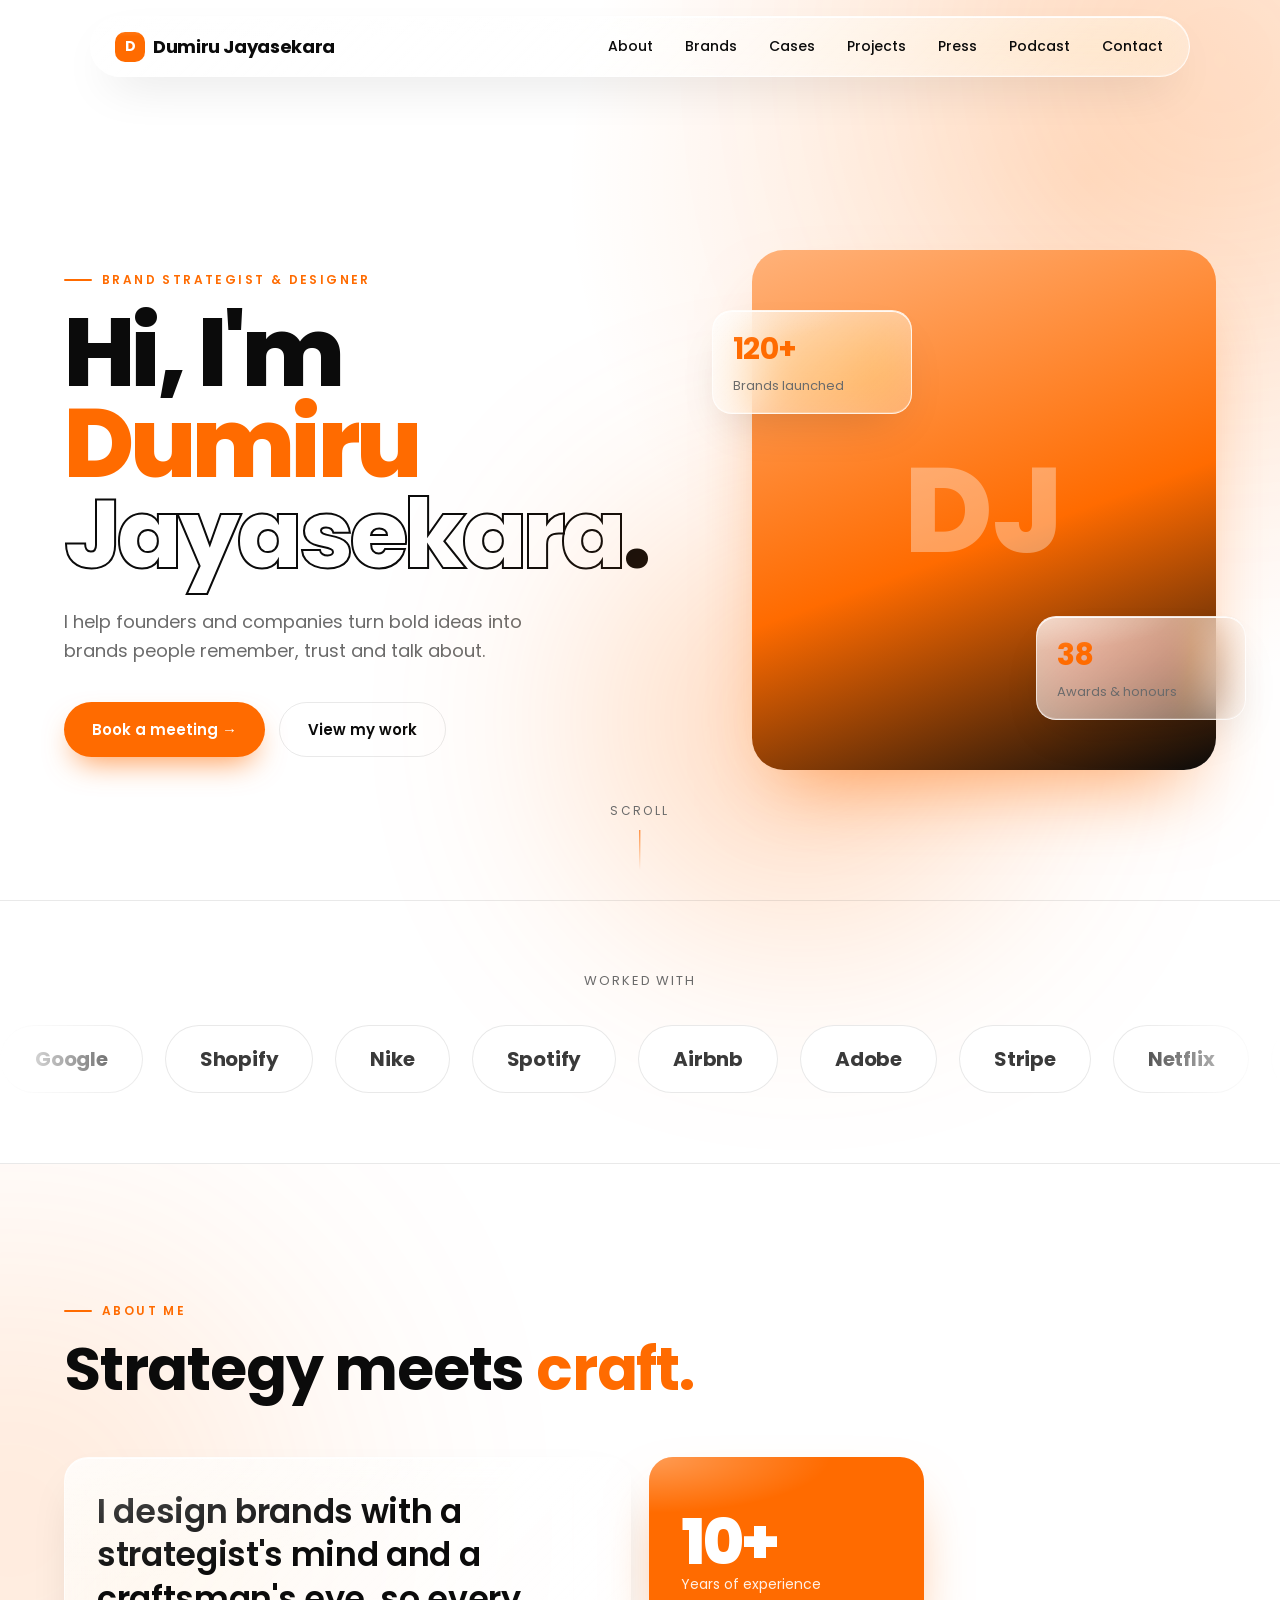
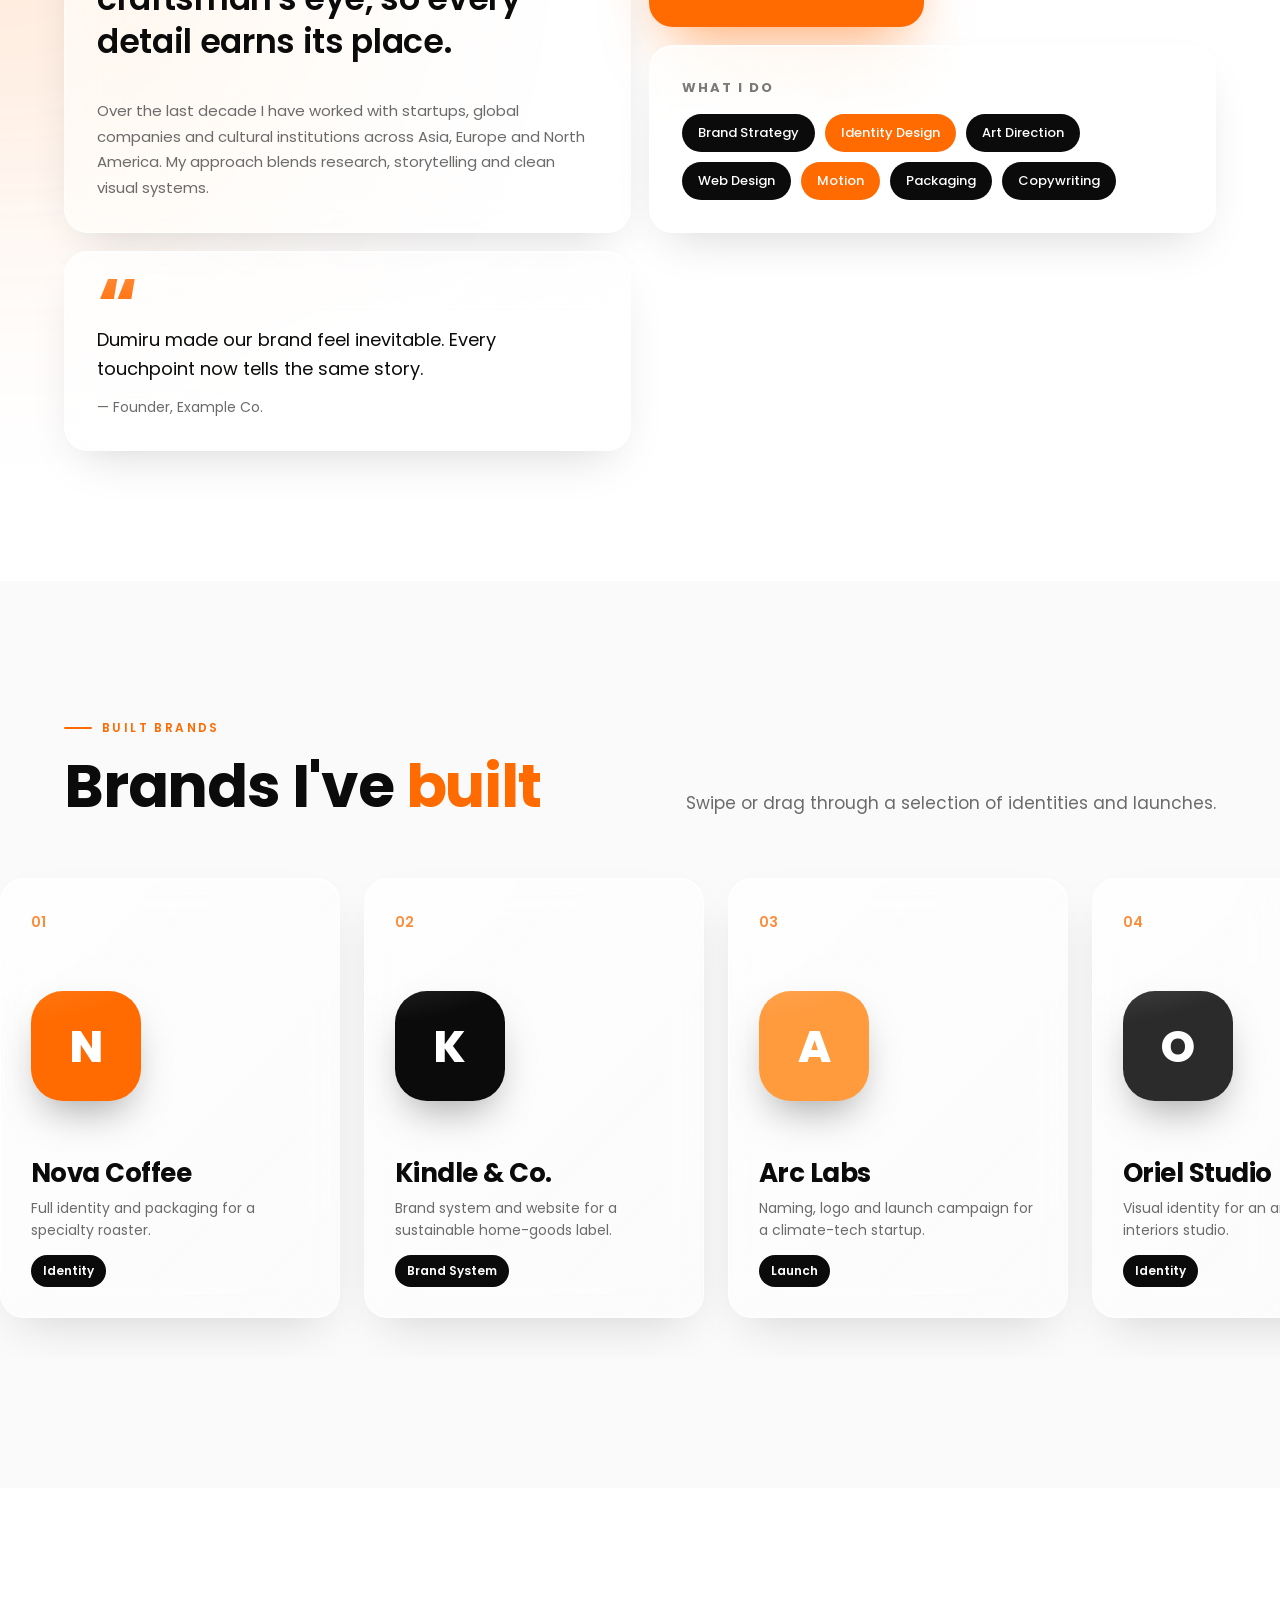
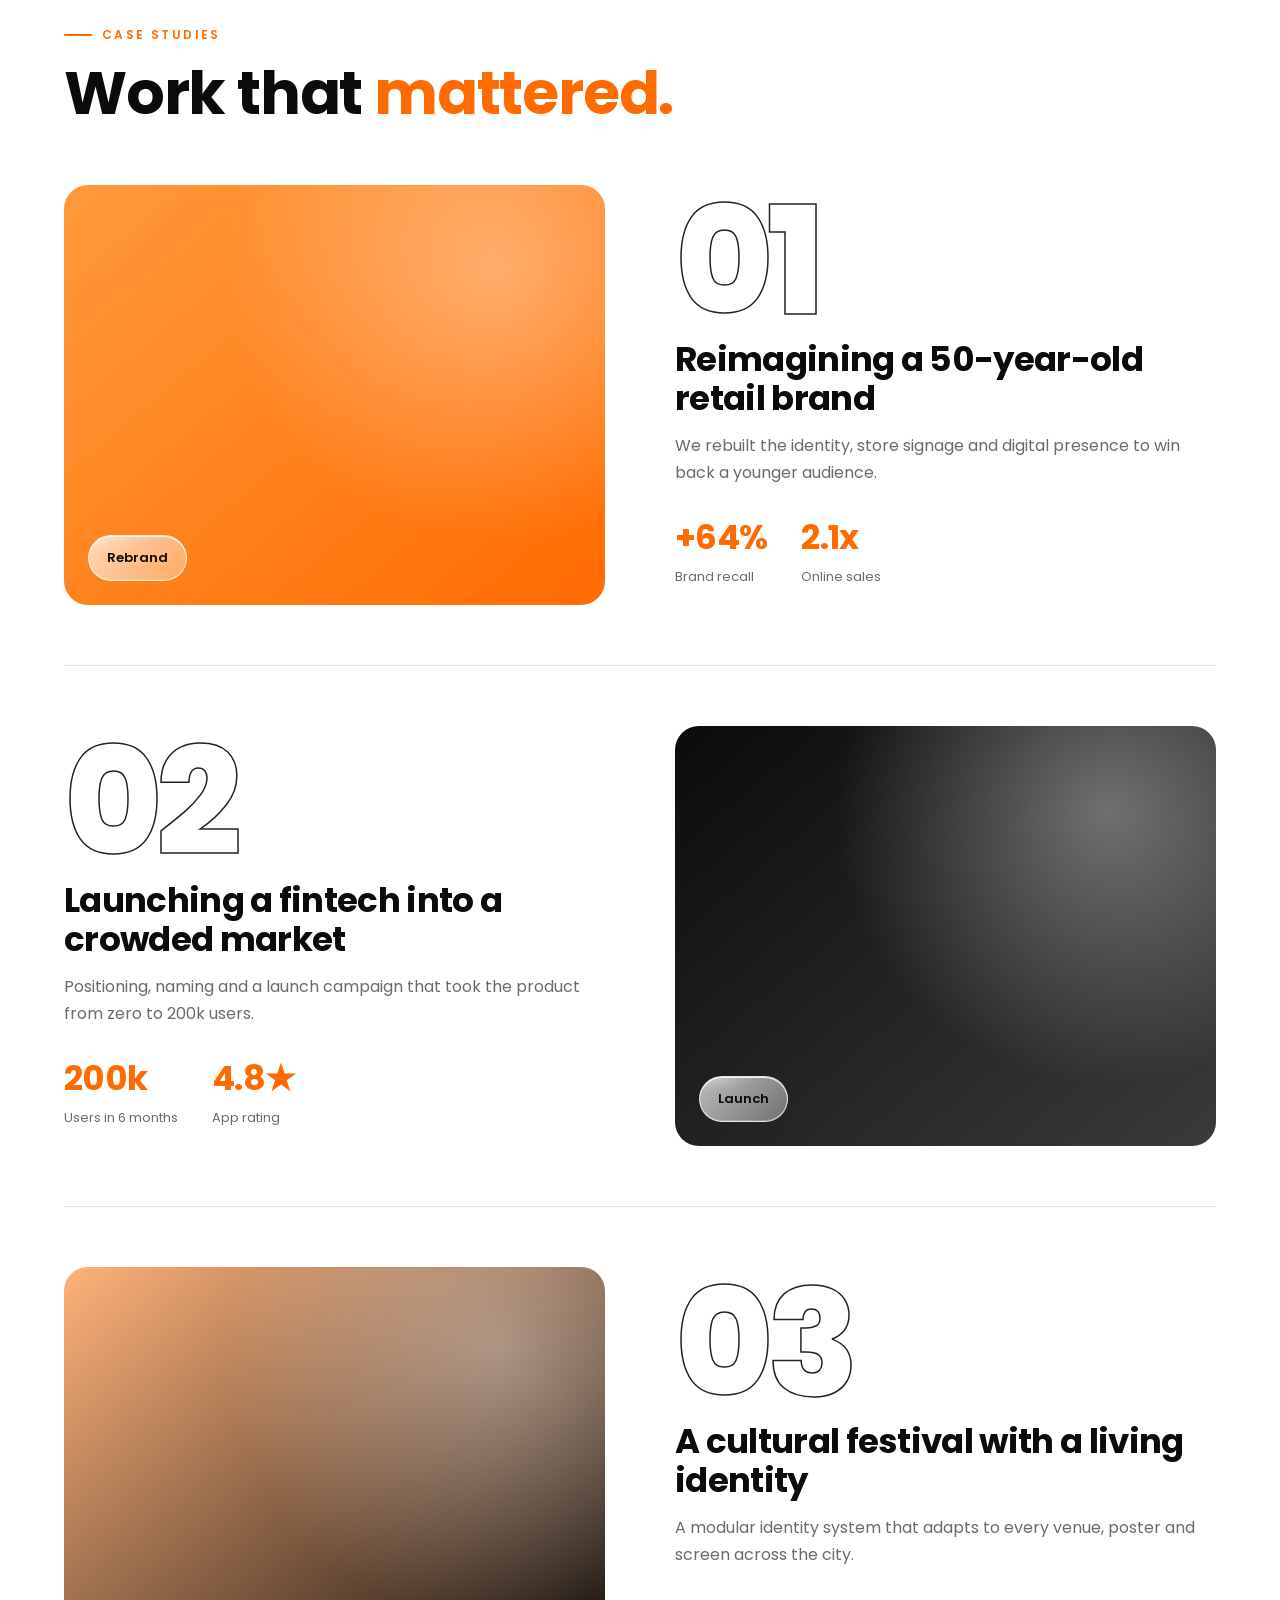
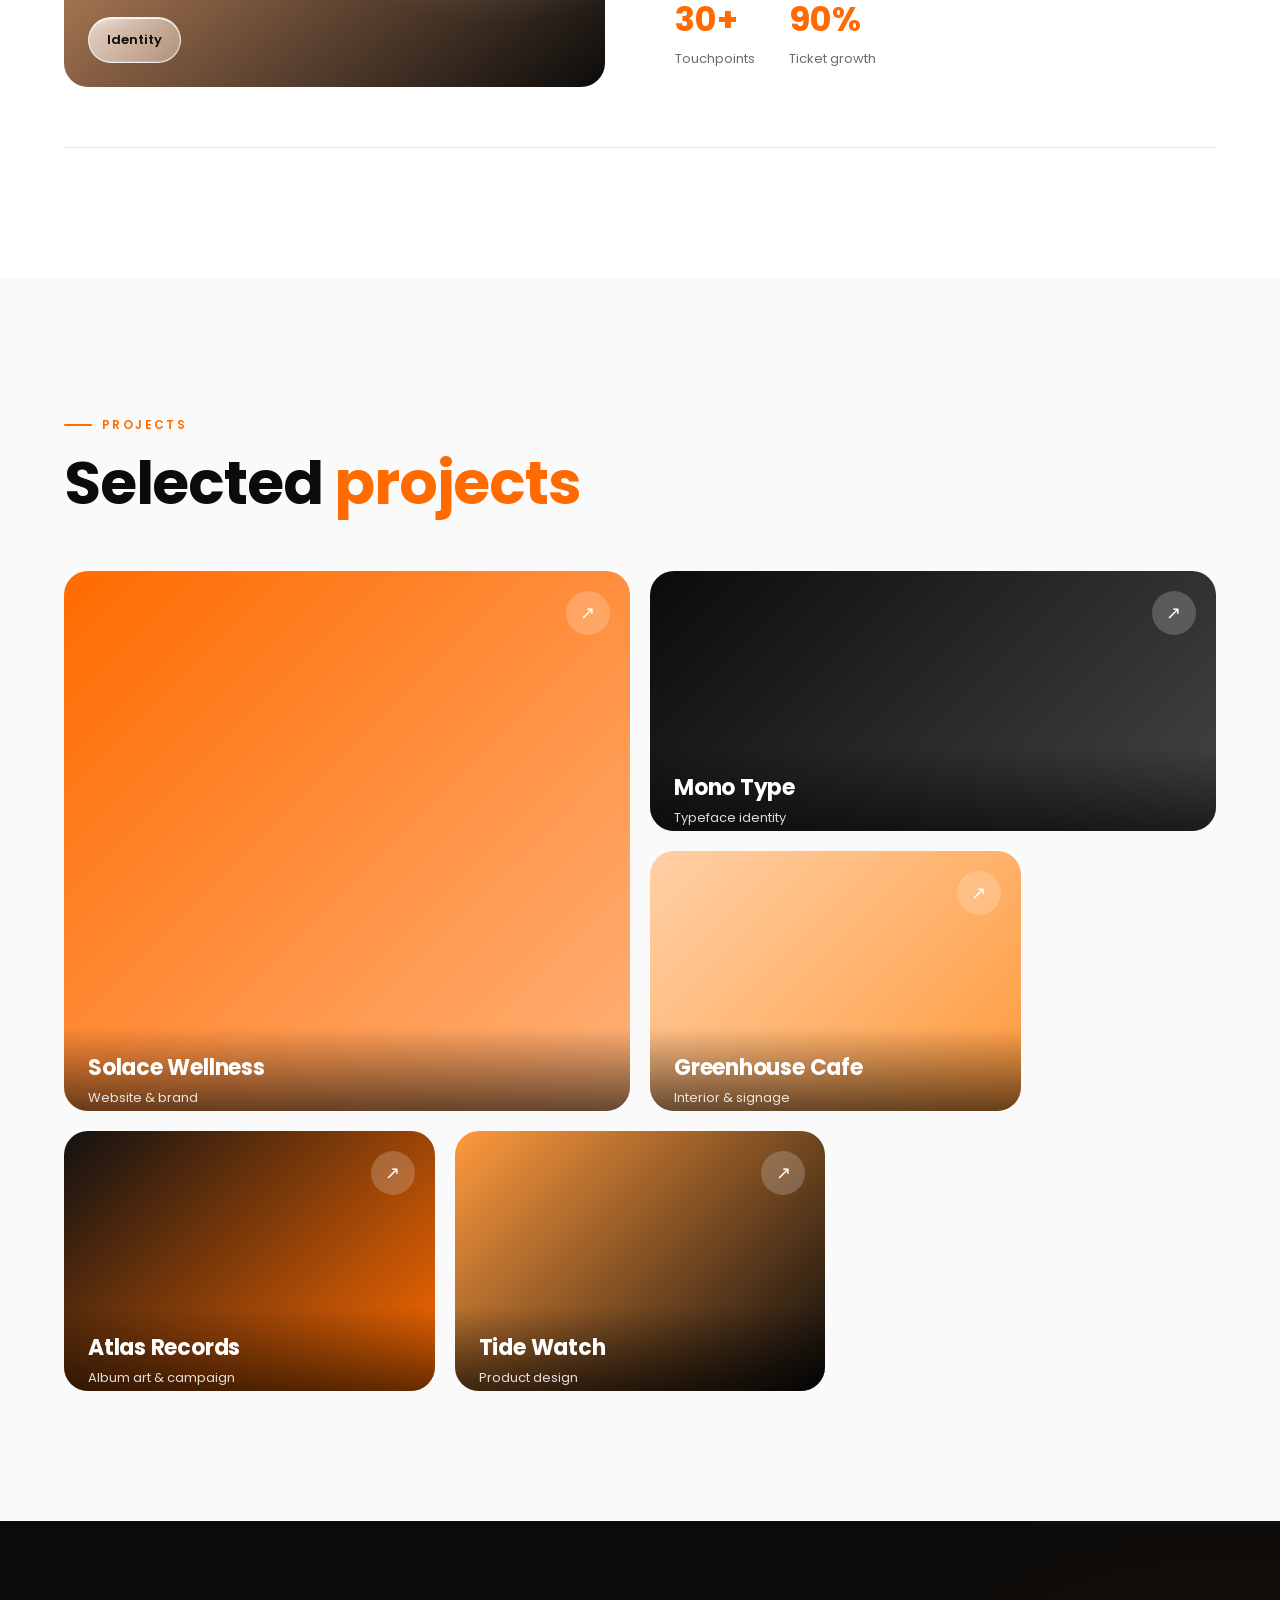
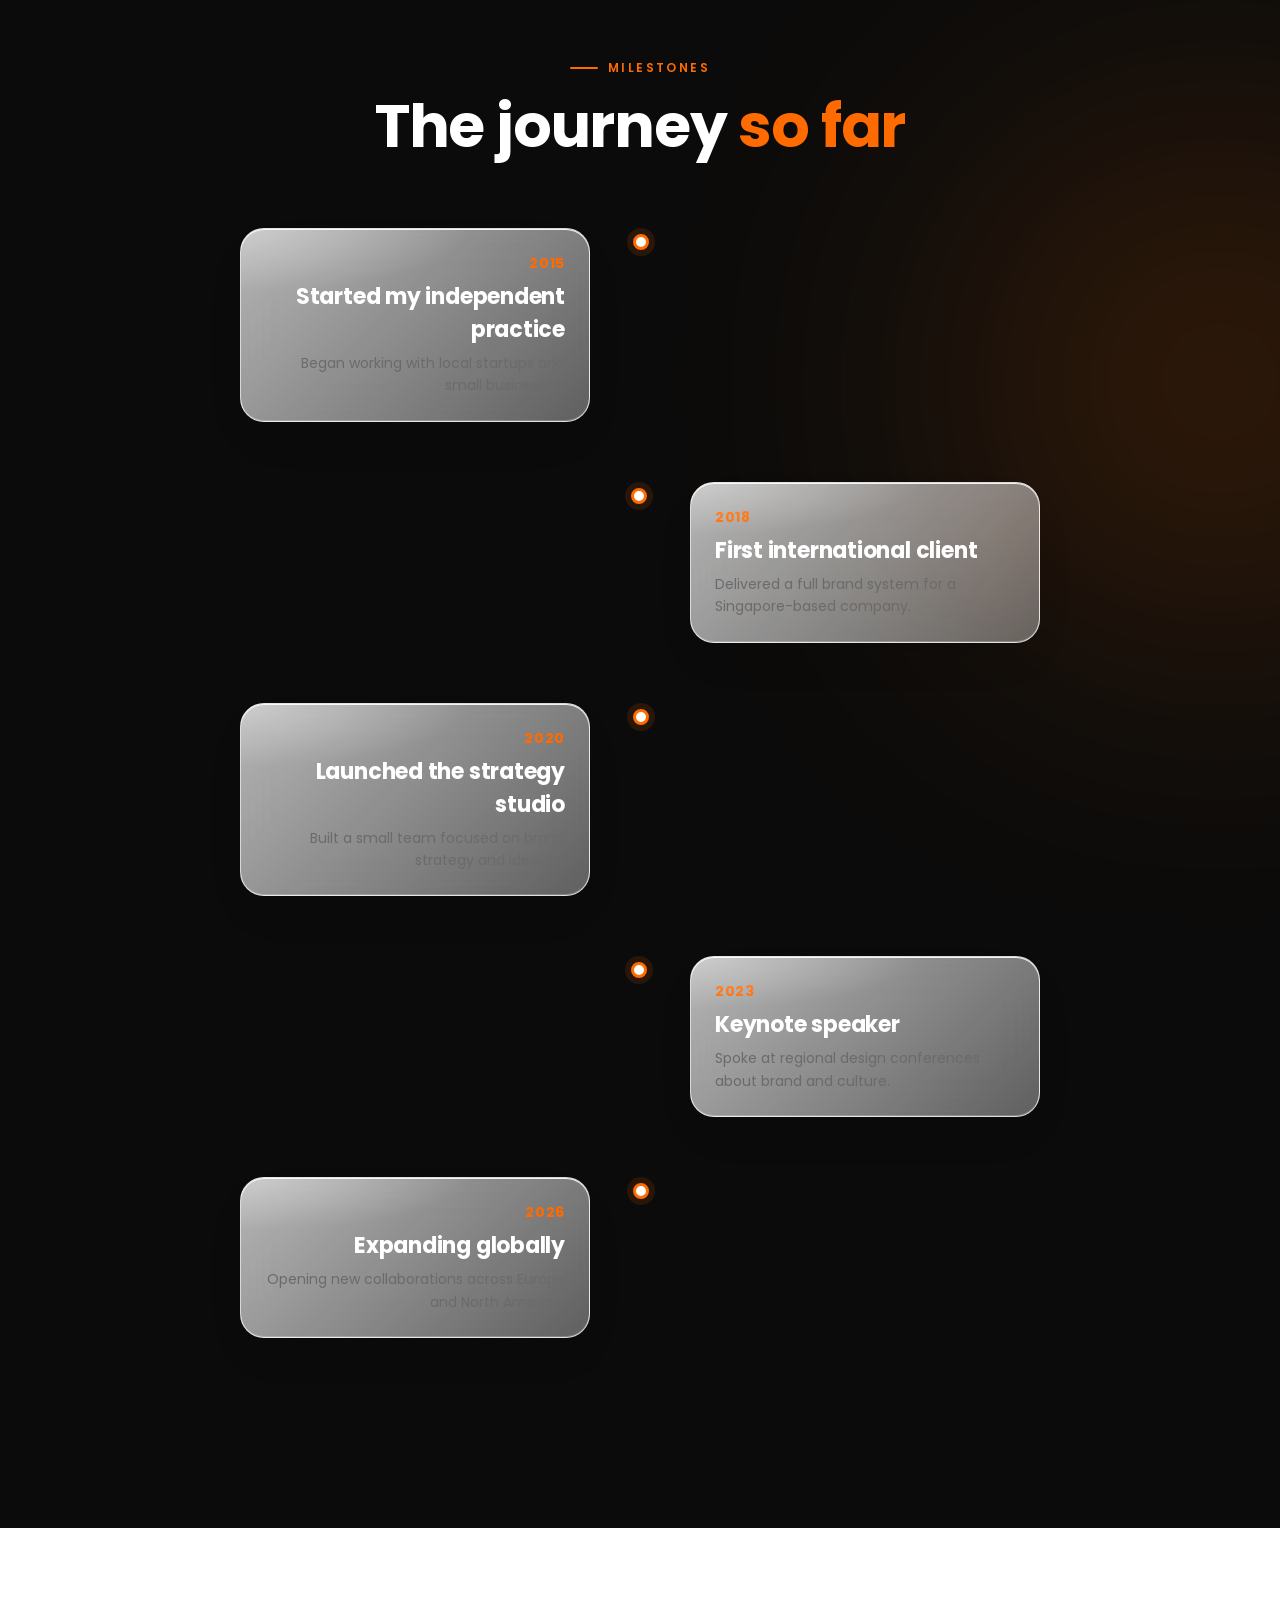
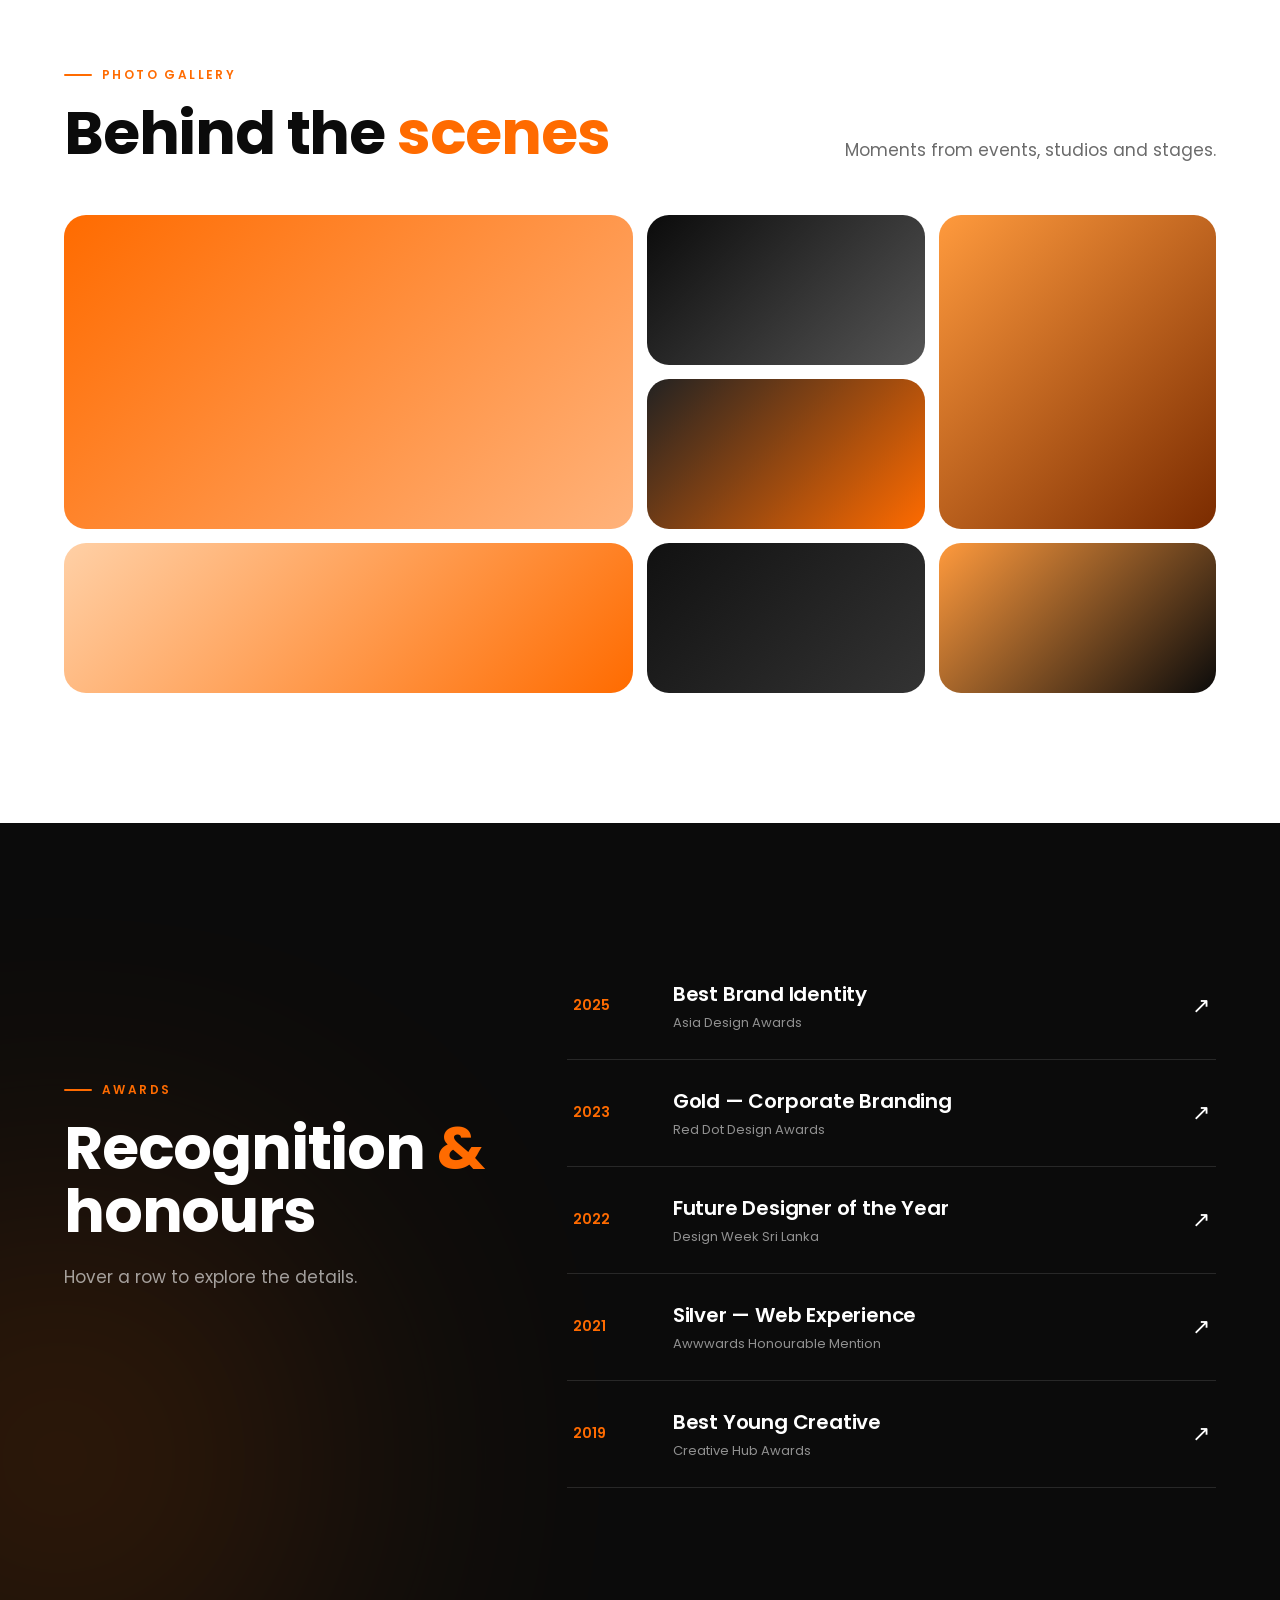
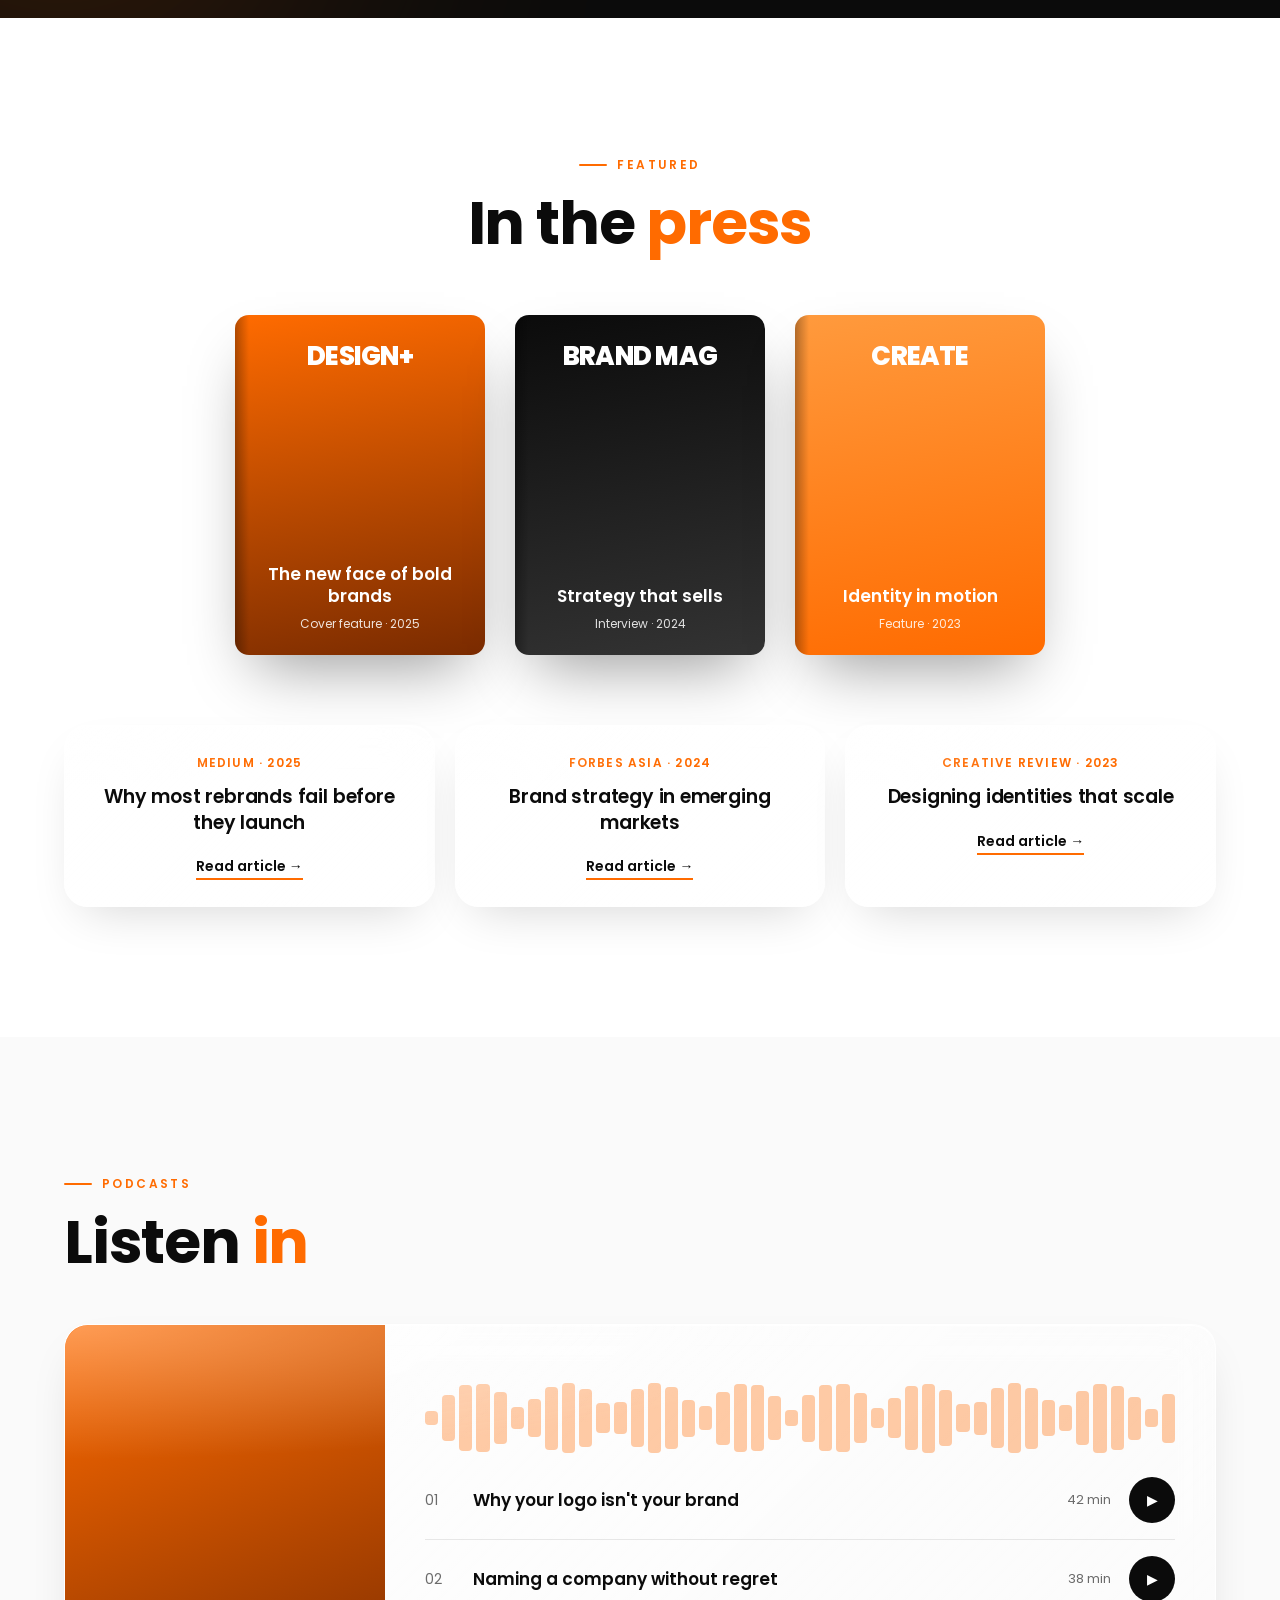
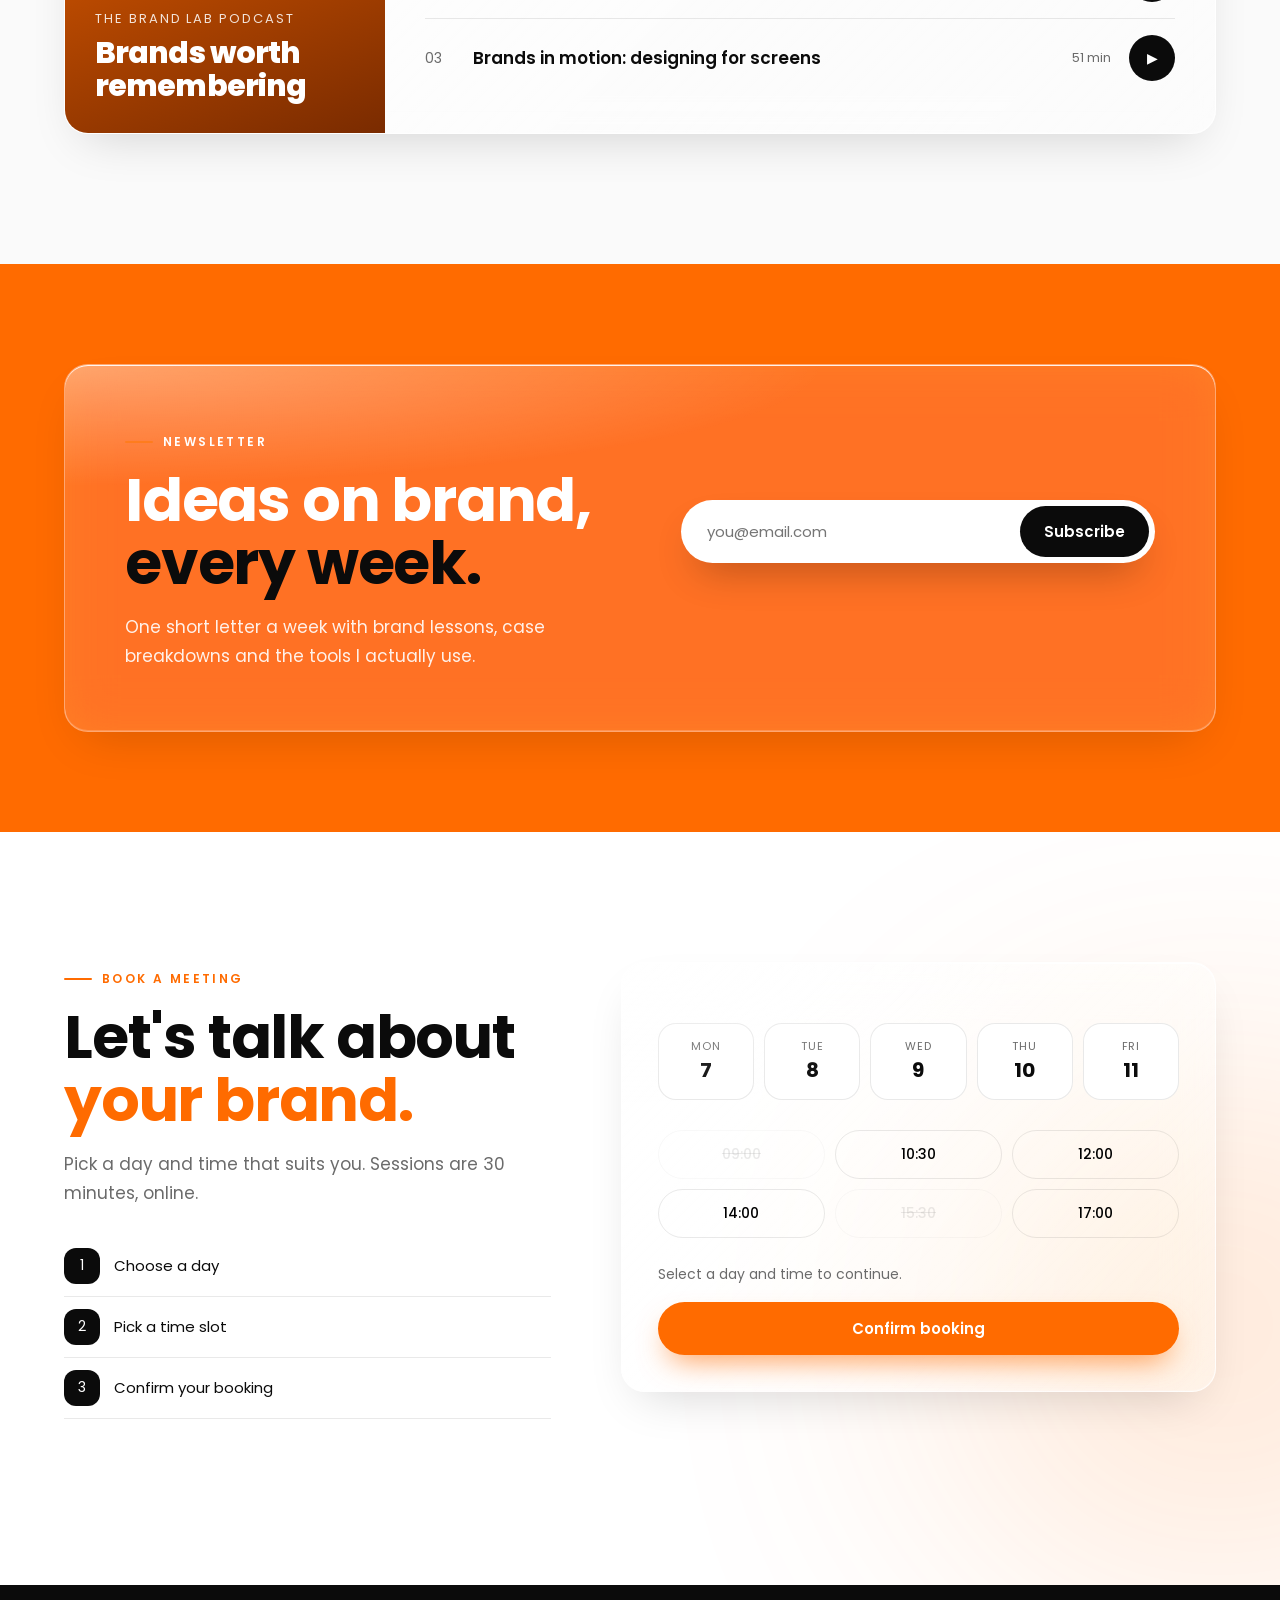
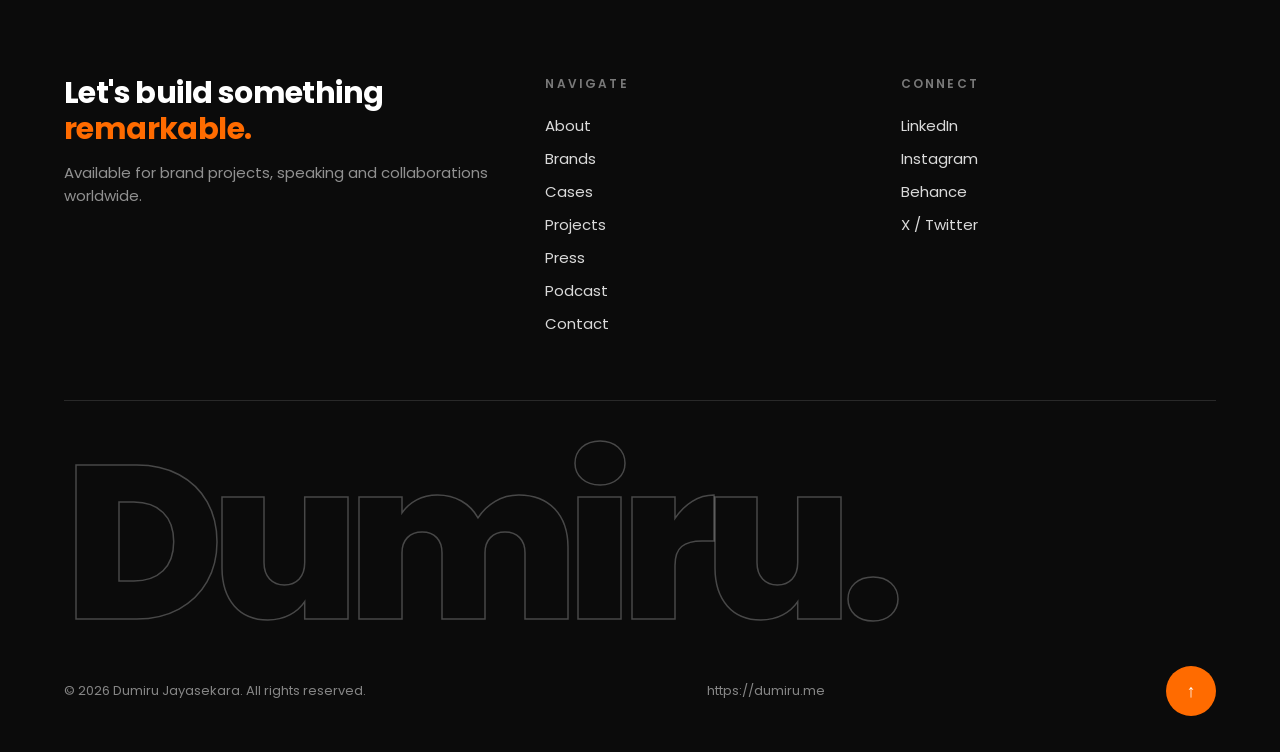
==== index.html @ 0084ca66 "Rename index.html.html to index.html" ====
<!DOCTYPE html>
<html lang="en">
<head>
<meta charset="UTF-8">
<meta name="viewport" content="width=device-width, initial-scale=1.0">
<title>Dumiru Jayasekara | dumiru.me</title>
<meta name="description" content="Dumiru Jayasekara - brand strategist and designer.">
<link rel="preconnect" href="https://fonts.googleapis.com">
<link rel="preconnect" href="https://fonts.gstatic.com" crossorigin>
<link href="https://fonts.googleapis.com/css2?family=Poppins:wght@300;400;500;600;700;800&display=swap" rel="stylesheet">
<style>
/* ============ THEME (edit colors here) ============ */
:root{
  --orange:#FF6B00;
  --orange-2:#FF9A3D;
  --black:#0B0B0B;
  --white:#FFFFFF;
  --muted:#6B6B6B;
  --line:rgba(11,11,11,.09);
  --radius:24px;
}
*{box-sizing:border-box;margin:0;padding:0}
html{scroll-behavior:smooth}
body{font-family:'Poppins',sans-serif;background:var(--white);color:var(--black);overflow-x:hidden;-webkit-font-smoothing:antialiased}
img{max-width:100%;display:block}
a{color:inherit;text-decoration:none}
button,input{font-family:inherit}
.wrap{max-width:1200px;margin:0 auto;padding:0 24px}
section{padding:130px 0;position:relative;overflow:hidden}
.eyebrow{display:inline-flex;align-items:center;gap:10px;font-size:12px;font-weight:600;letter-spacing:.2em;text-transform:uppercase;color:var(--orange);margin-bottom:18px}
.eyebrow::before{content:"";width:28px;height:2px;background:var(--orange);border-radius:2px}
h2{font-size:clamp(34px,5vw,60px);font-weight:700;line-height:1.05;letter-spacing:-.02em}
h2 em{font-style:normal;color:var(--orange)}
p.lead{color:var(--muted);font-size:17px;line-height:1.7;max-width:560px}
.dark{background:var(--black);color:var(--white)}
.dark p.lead{color:rgba(255,255,255,.6)}

/* ============ LIQUID GLASS ============ */
.glass{
  background:linear-gradient(135deg,rgba(255,255,255,.7),rgba(255,255,255,.35));
  backdrop-filter:blur(24px) saturate(170%);
  -webkit-backdrop-filter:blur(24px) saturate(170%);
  border:1px solid rgba(255,255,255,.75);
  box-shadow:0 20px 50px -20px rgba(11,11,11,.18), inset 0 1px 0 rgba(255,255,255,.9), inset 0 -1px 0 rgba(255,255,255,.2);
  border-radius:var(--radius);
  position:relative;
}
.glass::after{ /* liquid sheen */
  content:"";position:absolute;inset:0;border-radius:inherit;pointer-events:none;
  background:radial-gradient(120% 60% at 0% 0%,rgba(255,255,255,.55),transparent 55%);
  opacity:.6;
}
.glass-dark{
  background:linear-gradient(135deg,rgba(255,255,255,.12),rgba(255,255,255,.03));
  backdrop-filter:blur(24px) saturate(160%);
  -webkit-backdrop-filter:blur(24px) saturate(160%);
  border:1px solid rgba(255,255,255,.14);
  box-shadow:inset 0 1px 0 rgba(255,255,255,.15);
  border-radius:var(--radius);
  position:relative;
}

/* ============ BUTTONS ============ */
.btn{display:inline-flex;align-items:center;gap:10px;padding:15px 28px;border-radius:999px;font-weight:600;font-size:15px;border:none;cursor:pointer;transition:transform .3s,box-shadow .3s,background .3s;position:relative;overflow:hidden}
.btn-o{background:var(--orange);color:var(--white);box-shadow:0 14px 30px -10px rgba(255,107,0,.7)}
.btn-o:hover{transform:translateY(-3px);box-shadow:0 20px 40px -10px rgba(255,107,0,.8)}
.btn-k{background:var(--black);color:var(--white)}
.btn-k:hover{transform:translateY(-3px)}
.btn-line{background:transparent;border:1px solid var(--line);color:var(--black)}
.btn-line:hover{border-color:var(--orange);color:var(--orange)}

/* ============ LOADER ============ */
#loader{position:fixed;inset:0;background:var(--black);z-index:999;display:flex;flex-direction:column;align-items:center;justify-content:center;gap:28px;transition:opacity .8s ease,visibility .8s}
#loader.done{opacity:0;visibility:hidden}
.ld-logo{color:var(--white);font-size:clamp(22px,4vw,34px);font-weight:700;letter-spacing:-.02em;overflow:hidden}
.ld-logo span{display:inline-block;transform:translateY(110%);animation:ldUp .7s cubic-bezier(.2,.7,.2,1) forwards}
.ld-bar{width:180px;height:3px;background:rgba(255,255,255,.15);border-radius:3px;overflow:hidden}
.ld-bar i{display:block;height:100%;width:0;background:var(--orange);animation:ldFill 1.2s ease forwards}
@keyframes ldUp{to{transform:none}}
@keyframes ldFill{to{width:100%}}

/* ============ REVEAL ON SCROLL ============ */
.reveal{opacity:0;transform:translateY(46px);transition:opacity .9s cubic-bezier(.2,.7,.2,1),transform .9s cubic-bezier(.2,.7,.2,1);transition-delay:var(--d,0s)}
.reveal.in{opacity:1;transform:none}
.reveal-l{opacity:0;transform:translateX(-50px);transition:all .9s cubic-bezier(.2,.7,.2,1);transition-delay:var(--d,0s)}
.reveal-r{opacity:0;transform:translateX(50px);transition:all .9s cubic-bezier(.2,.7,.2,1);transition-delay:var(--d,0s)}
.reveal-l.in,.reveal-r.in{opacity:1;transform:none}

/* ============ NAV ============ */
.nav{position:fixed;top:16px;left:50%;transform:translateX(-50%);width:min(1100px,calc(100% - 32px));z-index:100;display:flex;align-items:center;justify-content:space-between;padding:10px 12px 10px 24px;border-radius:999px;transition:all .4s}
.nav.scrolled{top:10px;padding:8px 10px 8px 20px}
.logo{font-weight:700;font-size:18px;letter-spacing:-.02em;display:flex;align-items:center;gap:8px}
.logo b{width:30px;height:30px;border-radius:10px;background:var(--orange);color:#fff;display:grid;place-items:center;font-size:14px}
.nav ul{display:flex;gap:4px;list-style:none}
.nav ul a{display:block;padding:9px 14px;border-radius:999px;font-size:14px;font-weight:500;color:var(--black);transition:background .3s,color .3s}
.nav ul a:hover{background:var(--black);color:var(--white)}
.burger{display:none;width:42px;height:42px;border-radius:50%;border:none;background:var(--black);cursor:pointer;position:relative}
.burger span{position:absolute;left:12px;right:12px;height:2px;background:#fff;transition:.3s}
.burger span:first-child{top:16px}.burger span:last-child{top:24px}
.burger.open span:first-child{top:20px;transform:rotate(45deg)}
.burger.open span:last-child{top:20px;transform:rotate(-45deg)}

/* ============ HERO (split asymmetric) ============ */
.hero{min-height:100vh;display:flex;align-items:center;padding-top:120px;background:
  radial-gradient(circle at 85% 20%,rgba(255,107,0,.18),transparent 40%),var(--white)}
.hero-grid{display:grid;grid-template-columns:1.15fr .85fr;gap:60px;align-items:center}
.hero h1{font-size:clamp(46px,7.5vw,104px);font-weight:800;line-height:.95;letter-spacing:-.04em}
.hero h1 .stroke{color:transparent;-webkit-text-stroke:2px var(--black)}
.hero h1 .o{color:var(--orange)}
.hero .sub{margin:28px 0 36px;font-size:18px;color:var(--muted);max-width:480px;line-height:1.6}
.hero-cta{display:flex;gap:14px;flex-wrap:wrap}
.hero-card{position:relative;height:520px;border-radius:32px;overflow:visible}
.photo{position:absolute;inset:0;border-radius:32px;background:linear-gradient(160deg,#ffb27a,#FF6B00 55%,#0B0B0B);overflow:hidden;box-shadow:0 40px 80px -30px rgba(255,107,0,.6)}
.photo img{width:100%;height:100%;object-fit:cover}
.photo .ph{position:absolute;inset:0;display:grid;place-items:center;color:rgba(255,255,255,.35);font-size:120px;font-weight:800}
.float{position:absolute;padding:16px 20px;border-radius:20px;animation:bob 6s ease-in-out infinite}
.float.f1{left:-40px;top:60px;width:200px}
.float.f2{right:-30px;bottom:50px;width:210px;animation-delay:-3s}
.float strong{display:block;font-size:30px;font-weight:700;color:var(--orange);letter-spacing:-.02em}
.float span{font-size:13px;color:var(--muted)}
@keyframes bob{0%,100%{transform:translateY(0)}50%{transform:translateY(-14px)}}
.blob{position:absolute;width:420px;height:420px;border-radius:50%;background:var(--orange);filter:blur(120px);opacity:.25;left:-160px;bottom:-160px;animation:drift 12s ease-in-out infinite;pointer-events:none}
@keyframes drift{50%{transform:translate(60px,-40px)}}
.scroll-cue{position:absolute;bottom:30px;left:50%;transform:translateX(-50%);font-size:12px;letter-spacing:.2em;color:var(--muted);text-transform:uppercase}
.scroll-cue::after{content:"";display:block;width:1px;height:40px;margin:10px auto 0;background:linear-gradient(var(--orange),transparent);animation:cue 1.8s infinite}
@keyframes cue{0%{transform:scaleY(0);transform-origin:top}50%{transform:scaleY(1);transform-origin:top}51%{transform-origin:bottom}100%{transform:scaleY(0);transform-origin:bottom}}

/* ============ WORKED WITH (ticker) ============ */
.worked{padding:70px 0;border-top:1px solid var(--line);border-bottom:1px solid var(--line)}
.worked-label{text-align:center;font-size:13px;color:var(--muted);letter-spacing:.15em;text-transform:uppercase;margin-bottom:34px}
.ticker{overflow:hidden;mask-image:linear-gradient(90deg,transparent,#000 12%,#000 88%,transparent);-webkit-mask-image:linear-gradient(90deg,transparent,#000 12%,#000 88%,transparent)}
.ticker-track{display:flex;gap:22px;width:max-content;animation:marq 32s linear infinite}
.ticker:hover .ticker-track{animation-play-state:paused}
.logo-pill{flex:none;padding:18px 34px;border-radius:999px;border:1px solid var(--line);font-weight:700;font-size:20px;color:#3a3a3a;letter-spacing:-.01em;background:var(--white);transition:all .3s}
.logo-pill:hover{background:var(--orange);color:#fff;border-color:var(--orange)}
@keyframes marq{to{transform:translateX(-50%)}}

/* ============ ABOUT (bento) ============ */
.bento{display:grid;grid-template-columns:repeat(4,1fr);grid-auto-rows:minmax(170px,auto);gap:18px;margin-top:56px}
.bento > *{padding:32px;transition:transform .4s}
.bento > *:hover{transform:translateY(-6px)}
.b-intro{grid-column:span 2;grid-row:span 2;display:flex;flex-direction:column;justify-content:space-between}
.b-intro .big{font-size:clamp(24px,2.6vw,34px);font-weight:600;line-height:1.3;letter-spacing:-.01em}
.b-intro .big em{font-style:normal;color:var(--orange)}
.b-stat{background:var(--orange);color:#fff;display:flex;flex-direction:column;justify-content:flex-end;border:none;box-shadow:0 30px 60px -20px rgba(255,107,0,.6)}
.b-stat strong{font-size:64px;font-weight:800;letter-spacing:-.04em;line-height:1}
.b-stat span{font-size:14px;opacity:.9}
.b-skills{grid-column:span 2}
.b-skills h4{font-size:13px;letter-spacing:.15em;text-transform:uppercase;color:var(--muted);margin-bottom:16px}
.chips{display:flex;flex-wrap:wrap;gap:10px}
.chips span{padding:9px 16px;border-radius:999px;background:var(--black);color:#fff;font-size:13px;font-weight:500}
.chips span:nth-child(3n+2){background:var(--orange)}
.b-quote{grid-column:span 2;display:flex;flex-direction:column;justify-content:center;font-size:18px;line-height:1.6}
.b-quote::before{content:"\201C";font-size:70px;line-height:.6;color:var(--orange);font-weight:800}
.b-quote small{margin-top:12px;color:var(--muted);font-size:14px}

/* ============ BUILT BRANDS (horizontal snap track) ============ */
.brands-head{display:flex;justify-content:space-between;align-items:flex-end;gap:30px;flex-wrap:wrap;margin-bottom:50px}
.brands-track{display:flex;gap:24px;overflow-x:auto;padding:10px 24px 40px;scroll-snap-type:x mandatory;scrollbar-width:none}
.brands-track::-webkit-scrollbar{display:none}
.brands-track > *{flex:none;scroll-snap-align:start}
.brand-card{width:340px;height:440px;padding:30px;display:flex;flex-direction:column;justify-content:space-between;overflow:hidden;transition:transform .5s cubic-bezier(.2,.7,.2,1)}
.brand-card:hover{transform:translateY(-10px) rotate(-1deg)}
.brand-card .idx{font-size:14px;font-weight:600;color:var(--orange)}
.brand-card .mark{width:110px;height:110px;border-radius:32px;display:grid;place-items:center;color:#fff;font-size:44px;font-weight:800;box-shadow:0 20px 40px -12px rgba(0,0,0,.35)}
.brand-card h3{font-size:26px;font-weight:700;letter-spacing:-.02em;line-height:1.15}
.brand-card p{font-size:14px;color:var(--muted);margin-top:8px;line-height:1.6}
.brand-card .tag{font-size:12px;font-weight:600;padding:7px 12px;border-radius:999px;background:var(--black);color:#fff;display:inline-block;margin-top:14px}

/* ============ CASE STUDIES (zig-zag) ============ */
.case{display:grid;grid-template-columns:1fr 1fr;gap:70px;align-items:center;padding:60px 0;border-bottom:1px solid var(--line)}
.case:first-of-type{padding-top:0}
.case.rev .case-media{order:2}
.case-media{height:420px;border-radius:var(--radius);position:relative;overflow:hidden;transition:transform .6s}
.case-media:hover{transform:scale(1.02)}
.case-num{font-size:150px;font-weight:800;line-height:.8;color:transparent;-webkit-text-stroke:1.5px var(--black);opacity:.9;letter-spacing:-.05em}
.case h3{font-size:34px;font-weight:700;letter-spacing:-.02em;margin:18px 0 14px;line-height:1.15}
.case p{color:var(--muted);line-height:1.7}
.metrics{display:flex;gap:34px;margin-top:26px}
.metrics strong{display:block;font-size:34px;font-weight:700;color:var(--orange);letter-spacing:-.02em}
.metrics span{font-size:13px;color:var(--muted)}

/* ============ PROJECTS (varied mosaic grid) ============ */
.proj-grid{display:grid;grid-template-columns:repeat(6,1fr);grid-auto-rows:260px;gap:20px;margin-top:56px}
.proj{position:relative;border-radius:var(--radius);overflow:hidden;color:#fff;cursor:pointer;transform-style:preserve-3d}
.proj .media{position:absolute;inset:0;transition:transform .8s cubic-bezier(.2,.7,.2,1)}
.proj:hover .media{transform:scale(1.08)}
.proj .info{position:absolute;left:0;right:0;bottom:0;padding:24px;background:linear-gradient(transparent,rgba(0,0,0,.75));transform:translateY(20%);transition:transform .5s}
.proj:hover .info{transform:none}
.proj h3{font-size:22px;font-weight:700;letter-spacing:-.01em}
.proj p{font-size:13px;opacity:.85;margin-top:4px}
.proj .go{position:absolute;top:20px;right:20px;width:44px;height:44px;border-radius:50%;display:grid;place-items:center;background:rgba(255,255,255,.2);backdrop-filter:blur(10px);font-size:18px;transition:transform .4s}
.proj:hover .go{transform:rotate(45deg)}

/* ============ MILESTONES (scroll-drawn timeline) ============ */
.tl{position:relative;max-width:900px;margin:70px auto 0}
.tl-line{position:absolute;left:50%;top:0;bottom:0;width:2px;background:var(--line);transform:translateX(-50%)}
.tl-fill{position:absolute;left:50%;top:0;width:2px;height:100%;background:linear-gradient(var(--orange),var(--orange-2));transform:translateX(-50%) scaleY(0);transform-origin:top;transition:transform .2s linear}
.ms{position:relative;width:50%;padding:0 50px 60px;}
.ms.l{left:0;text-align:right}
.ms.r{left:50%;text-align:left}
.ms-dot{position:absolute;top:6px;width:16px;height:16px;border-radius:50%;background:var(--white);border:3px solid var(--orange);box-shadow:0 0 0 6px rgba(255,107,0,.12)}
.ms.l .ms-dot{right:-9px}.ms.r .ms-dot{left:-9px}
.ms .yr{font-size:14px;font-weight:700;color:var(--orange);letter-spacing:.05em}
.ms h4{font-size:22px;font-weight:700;margin:6px 0 6px;letter-spacing:-.01em}
.ms p{font-size:14px;color:var(--muted);line-height:1.6}
.ms .glass{padding:24px}

/* ============ PHOTO GALLERY (asymmetric mosaic) ============ */
.gallery-head{display:flex;justify-content:space-between;align-items:flex-end;flex-wrap:wrap;gap:20px;margin-bottom:50px}
.mosaic{display:grid;grid-template-columns:repeat(4,1fr);grid-auto-rows:150px;gap:14px}
.gitem{position:relative;border-radius:22px;overflow:hidden;cursor:zoom-in}
.gitem .media{position:absolute;inset:0;transition:transform .7s cubic-bezier(.2,.7,.2,1)}
.gitem:hover .media{transform:scale(1.1)}
.gitem::after{content:"";position:absolute;inset:0;background:linear-gradient(transparent 60%,rgba(0,0,0,.45));opacity:0;transition:opacity .4s}
.gitem:hover::after{opacity:1}
.gitem .cap{position:absolute;left:16px;bottom:14px;color:#fff;font-size:13px;font-weight:500;z-index:2;opacity:0;transform:translateY(8px);transition:.4s}
.gitem:hover .cap{opacity:1;transform:none}

/* ============ AWARDS (ledger rows) ============ */
.awards-wrap{display:grid;grid-template-columns:.8fr 1.2fr;gap:70px;align-items:start}
.awards-wrap .sticky{position:sticky;top:120px}
.award{display:grid;grid-template-columns:80px 1fr auto;gap:20px;align-items:center;padding:26px 6px;border-bottom:1px solid rgba(255,255,255,.12);position:relative;overflow:hidden;cursor:default}
.award::before{content:"";position:absolute;inset:0;background:var(--orange);transform:scaleX(0);transform-origin:left;transition:transform .5s cubic-bezier(.2,.7,.2,1);z-index:0}
.award:hover::before{transform:scaleX(1)}
.award > *{position:relative;z-index:1;transition:color .3s}
.award .y{font-size:14px;font-weight:600;color:var(--orange)}
.award:hover .y{color:#fff}
.award h4{font-size:20px;font-weight:600;letter-spacing:-.01em}
.award small{display:block;font-size:13px;color:rgba(255,255,255,.55);margin-top:4px;font-weight:400}
.award .ar{font-size:22px;transition:transform .4s}
.award:hover .ar{transform:translate(6px,-6px)}

/* ============ FEATURED (magazine covers + articles) ============ */
.covers{display:flex;justify-content:center;gap:30px;flex-wrap:wrap;margin:60px 0 70px;perspective:1200px}
.cover{width:250px;height:340px;border-radius:14px;padding:22px;color:#fff;display:flex;flex-direction:column;justify-content:space-between;box-shadow:0 30px 60px -20px rgba(0,0,0,.4);transform:rotate(var(--r,0deg));transition:transform .6s cubic-bezier(.2,.7,.2,1);position:relative;overflow:hidden}
.cover::after{content:"";position:absolute;left:0;top:0;bottom:0;width:14px;background:linear-gradient(90deg,rgba(0,0,0,.3),transparent)}
.cover:hover{transform:rotate(0) translateY(-14px) scale(1.03)}
.cover .mag{font-size:26px;font-weight:800;letter-spacing:-.03em}
.cover .t{font-size:17px;font-weight:600;line-height:1.3}
.cover .m{font-size:12px;opacity:.85}
.articles{display:grid;grid-template-columns:repeat(3,1fr);gap:20px}
.article{padding:28px;transition:transform .4s,box-shadow .4s}
.article:hover{transform:translateY(-6px);box-shadow:0 30px 60px -25px rgba(255,107,0,.45)}
.article .pub{font-size:12px;font-weight:600;color:var(--orange);text-transform:uppercase;letter-spacing:.1em}
.article h4{font-size:19px;font-weight:600;line-height:1.35;margin:12px 0 18px;letter-spacing:-.01em}
.article a{font-size:14px;font-weight:600;border-bottom:2px solid var(--orange);padding-bottom:2px}

/* ============ PODCASTS (waveform player) ============ */
.pod{display:grid;grid-template-columns:320px 1fr;gap:0;overflow:hidden;padding:0}
.pod-art{background:linear-gradient(160deg,var(--orange),#7a2b00);min-height:100%;display:flex;flex-direction:column;justify-content:flex-end;padding:30px;color:#fff;position:relative}
.pod-art .show{font-size:13px;letter-spacing:.15em;text-transform:uppercase;opacity:.85}
.pod-art h3{font-size:30px;font-weight:800;letter-spacing:-.03em;line-height:1.1;margin-top:8px}
.pod-body{padding:36px 40px}
.ep{display:flex;align-items:center;gap:18px;padding:16px 0;border-bottom:1px solid var(--line);cursor:pointer}
.ep:last-child{border-bottom:none}
.ep .n{font-size:14px;color:var(--muted);width:30px}
.ep h4{font-size:17px;font-weight:600;flex:1}
.ep .d{font-size:13px;color:var(--muted)}
.play{width:46px;height:46px;border-radius:50%;border:none;background:var(--black);color:#fff;cursor:pointer;display:grid;place-items:center;font-size:14px;transition:background .3s,transform .3s;flex:none}
.play:hover{background:var(--orange);transform:scale(1.08)}
.wave{display:flex;align-items:center;gap:4px;height:70px;margin:22px 0 8px}
.wave i{flex:1;background:var(--orange);border-radius:4px;height:var(--h);opacity:.35;transition:opacity .3s}
.wave.on i{animation:wv var(--t) ease-in-out infinite alternate;opacity:1}
@keyframes wv{from{transform:scaleY(.3)}to{transform:scaleY(1)}}

/* ============ NEWSLETTER (floating glass band) ============ */
.news{background:var(--orange);border-radius:0}
.news-card{padding:60px;display:grid;grid-template-columns:1.2fr 1fr;gap:50px;align-items:center;background:rgba(255,255,255,.14);border-color:rgba(255,255,255,.35);color:#fff}
.news-card h2{color:#fff}
.news-card h2 em{color:var(--black)}
.news-card p.lead{color:rgba(255,255,255,.9)}
.news-form{display:flex;background:var(--white);border-radius:999px;padding:6px;box-shadow:0 20px 40px -15px rgba(0,0,0,.3)}
.news-form input{flex:1;border:none;outline:none;padding:0 20px;font-size:15px;background:transparent;min-width:0}
.news-form .btn{padding:14px 24px}
.news-msg{margin-top:14px;font-size:14px;min-height:20px;color:#fff;font-weight:500}

/* ============ BOOK MEETING (time grid) ============ */
.book-grid{display:grid;grid-template-columns:.9fr 1.1fr;gap:70px;align-items:start}
.book-box{padding:36px}
.days{display:grid;grid-template-columns:repeat(5,1fr);gap:10px;margin:24px 0 30px}
.day{padding:14px 0;border-radius:18px;border:1px solid var(--line);background:var(--white);cursor:pointer;text-align:center;transition:.3s}
.day small{display:block;font-size:11px;color:var(--muted);text-transform:uppercase;letter-spacing:.08em}
.day strong{font-size:20px;font-weight:700}
.day.on{background:var(--black);color:#fff;border-color:var(--black)}
.day.on small{color:var(--orange)}
.slots{display:grid;grid-template-columns:repeat(3,1fr);gap:10px}
.slot{padding:13px 0;border-radius:999px;border:1px solid var(--line);background:transparent;cursor:pointer;font-size:14px;font-weight:500;transition:.3s}
.slot:hover{border-color:var(--orange);color:var(--orange)}
.slot.on{background:var(--orange);color:#fff;border-color:var(--orange)}
.slot:disabled{opacity:.3;cursor:not-allowed;text-decoration:line-through}
.book-sum{margin-top:26px;font-size:14px;color:var(--muted);min-height:22px}
.book-sum b{color:var(--black)}
.book-side ul{list-style:none;margin:28px 0 36px}
.book-side li{display:flex;gap:14px;align-items:center;font-size:15px;padding:12px 0;border-bottom:1px solid var(--line)}
.book-side li i{width:36px;height:36px;border-radius:12px;background:var(--black);color:#fff;display:grid;place-items:center;font-style:normal;font-size:14px;flex:none}

/* ============ FOOTER (giant wordmark) ============ */
footer{background:var(--black);color:#fff;padding:90px 0 36px}
.f-top{display:grid;grid-template-columns:1.4fr 1fr 1fr;gap:40px;padding-bottom:60px;border-bottom:1px solid rgba(255,255,255,.12)}
.f-top h3{font-size:30px;font-weight:700;letter-spacing:-.02em;line-height:1.2}
.f-top h3 em{font-style:normal;color:var(--orange)}
.f-top h5{font-size:12px;letter-spacing:.18em;text-transform:uppercase;color:rgba(255,255,255,.45);margin-bottom:16px;font-weight:600}
.f-top a{display:block;font-size:15px;padding:5px 0;color:rgba(255,255,255,.85);transition:color .3s}
.f-top a:hover{color:var(--orange)}
.f-word{font-size:clamp(70px,17vw,230px);font-weight:800;letter-spacing:-.06em;line-height:.85;margin:50px 0 30px;color:transparent;-webkit-text-stroke:1.5px rgba(255,255,255,.25);transition:color .6s,-webkit-text-stroke .6s;white-space:nowrap}
.f-word:hover{color:var(--orange);-webkit-text-stroke:0}
.f-bottom{display:flex;justify-content:space-between;align-items:center;flex-wrap:wrap;gap:16px;font-size:13px;color:rgba(255,255,255,.5)}
.totop{width:50px;height:50px;border-radius:50%;background:var(--orange);color:#fff;border:none;cursor:pointer;font-size:18px;transition:transform .3s}
.totop:hover{transform:translateY(-5px)}

/* ============ BACKGROUND BLOBS FOR SECTIONS ============ */
.glow{position:absolute;width:520px;height:520px;border-radius:50%;background:var(--orange);filter:blur(140px);opacity:.18;pointer-events:none;z-index:0}
section > .wrap{position:relative;z-index:1}

/* ============ RESPONSIVE ============ */
@media (max-width:1000px){
  .hero-grid,.case,.awards-wrap,.book-grid,.pod,.news-card{grid-template-columns:1fr}
  .case.rev .case-media{order:0}
  .bento{grid-template-columns:repeat(2,1fr)}
  .b-intro{grid-column:span 2;grid-row:auto}
  .articles{grid-template-columns:1fr 1fr}
  .proj-grid{grid-template-columns:repeat(2,1fr);grid-auto-rows:240px}
  .proj-grid .proj{grid-column:auto!important;grid-row:auto!important}
  .mosaic{grid-template-columns:repeat(2,1fr)}
  .awards-wrap .sticky{position:static}
  .tl-line,.tl-fill{left:16px}
  .ms,.ms.l,.ms.r{width:100%;left:0;text-align:left;padding:0 0 46px 46px}
  .ms.l .ms-dot,.ms.r .ms-dot{left:8px;right:auto}
  .f-top{grid-template-columns:1fr 1fr}
}
@media (max-width:760px){
  section{padding:90px 0}
  .nav ul{display:none}
  .nav ul.show{display:flex;flex-direction:column;position:absolute;top:70px;left:0;right:0;background:var(--white);border-radius:var(--radius);padding:12px;box-shadow:0 30px 60px -20px rgba(0,0,0,.2)}
  .burger{display:block}
  .hero-card{height:420px;margin-top:20px}
  .float.f1{left:0}.float.f2{right:0}
  .bento{grid-template-columns:1fr}
  .b-intro,.b-skills,.b-quote{grid-column:auto}
  .articles{grid-template-columns:1fr}
  .news-card{padding:36px 26px}
  .days{grid-template-columns:repeat(5,1fr)}
  .slots{grid-template-columns:repeat(2,1fr)}
  .f-top{grid-template-columns:1fr}
  .case-num{font-size:110px}
  .award{grid-template-columns:60px 1fr}
  .award .ar{display:none}
  .pod-body{padding:26px}
}
@media (prefers-reduced-motion:reduce){
  *,*::before,*::after{animation:none!important;transition:none!important}
  .reveal,.reveal-l,.reveal-r{opacity:1;transform:none}
}
</style>
</head>
<body>

<!-- ============ LOADER ============ -->
<div id="loader"><div class="ld-logo" id="ldLogo"></div><div class="ld-bar"><i></i></div></div>

<!-- ============ NAVIGATION ============ -->
<nav class="nav glass" id="nav">
  <a href="#top" class="logo"><b>D</b><span data-bind="name"></span></a>
  <ul id="navLinks"></ul>
  <button class="burger" id="burger" aria-label="Menu"><span></span><span></span></button>
</nav>

<!-- ============ HERO ============ -->
<header class="hero" id="top">
  <div class="glow" style="top:-200px;right:-200px"></div>
  <div class="wrap hero-grid">
    <div>
      <div class="eyebrow reveal" data-bind="role"></div>
      <h1 class="reveal" style="--d:.1s">Hi, I'm <span class="o" data-bind="firstName"></span><br><span class="stroke" data-bind="lastName"></span>.</h1>
      <p class="sub reveal" style="--d:.25s" data-bind="tagline"></p>
      <div class="hero-cta reveal" style="--d:.35s">
        <a href="#book" class="btn btn-o">Book a meeting &rarr;</a>
        <a href="#cases" class="btn btn-line">View my work</a>
      </div>
    </div>
    <div class="hero-card reveal-r" style="--d:.2s">
      <div class="blob"></div>
      <div class="photo" id="heroPhoto"></div>
      <div class="float f1 glass"><strong data-bind="heroStat1"></strong><span data-bind="heroStat1Label"></span></div>
      <div class="float f2 glass"><strong data-bind="heroStat2"></strong><span data-bind="heroStat2Label"></span></div>
    </div>
  </div>
  <div class="scroll-cue">Scroll</div>
</header>

<!-- ============ WORKED WITH ============ -->
<section class="worked" id="worked" style="padding:70px 0">
  <p class="worked-label reveal">Worked with</p>
  <div class="ticker"><div class="ticker-track" id="tickerTrack"></div></div>
</section>

<!-- ============ ABOUT ============ -->
<section id="about">
  <div class="glow" style="left:-250px;top:100px"></div>
  <div class="wrap">
    <span class="eyebrow reveal">About me</span>
    <h2 class="reveal" style="--d:.1s">Strategy meets <em>craft.</em></h2>
    <div class="bento">
      <div class="glass b-intro reveal" style="--d:.1s">
        <p class="big" data-bind="aboutBig"></p>
        <p class="lead" style="margin-top:24px;font-size:15px" data-bind="aboutText"></p>
      </div>
      <div class="glass b-stat reveal" style="--d:.2s">
        <strong data-bind="yearsExp"></strong><span>Years of experience</span>
      </div>
      <div class="glass b-skills reveal" style="--d:.3s">
        <h4>What I do</h4>
        <div class="chips" id="skills"></div>
      </div>
      <div class="glass b-quote reveal" style="--d:.4s">
        <span data-bind="quote"></span>
        <small data-bind="quoteBy"></small>
      </div>
    </div>
  </div>
</section>

<!-- ============ BUILT BRANDS ============ -->
<section id="brands" style="background:#FAFAFA">
  <div class="wrap">
    <div class="brands-head">
      <div><span class="eyebrow reveal">Built brands</span><h2 class="reveal" style="--d:.1s">Brands I've <em>built</em></h2></div>
      <p class="lead reveal" style="--d:.2s">Swipe or drag through a selection of identities and launches.</p>
    </div>
  </div>
  <div class="brands-track" id="brandsTrack"></div>
</section>

<!-- ============ CASE STUDIES ============ -->
<section id="cases">
  <div class="wrap">
    <span class="eyebrow reveal">Case studies</span>
    <h2 class="reveal" style="--d:.1s;margin-bottom:60px">Work that <em>mattered.</em></h2>
    <div id="cases-list"></div>
  </div>
</section>

<!-- ============ PROJECTS ============ -->
<section id="projects" style="background:#FAFAFA">
  <div class="wrap">
    <span class="eyebrow reveal">Projects</span>
    <h2 class="reveal" style="--d:.1s">Selected <em>projects</em></h2>
    <div class="proj-grid" id="projGrid"></div>
  </div>
</section>

<!-- ============ MILESTONES ============ -->
<section id="milestones" class="dark">
  <div class="glow" style="right:-200px;top:200px"></div>
  <div class="wrap" style="text-align:center">
    <span class="eyebrow reveal">Milestones</span>
    <h2 class="reveal" style="--d:.1s">The journey <em>so far</em></h2>
  </div>
  <div class="wrap">
    <div class="tl" id="tl">
      <div class="tl-line"></div>
      <div class="tl-fill" id="tlFill"></div>
      <div id="tl-items"></div>
    </div>
  </div>
</section>

<!-- ============ PHOTO GALLERY ============ -->
<section id="gallery">
  <div class="wrap">
    <div class="gallery-head">
      <div><span class="eyebrow reveal">Photo gallery</span><h2 class="reveal" style="--d:.1s">Behind the <em>scenes</em></h2></div>
      <p class="lead reveal" style="--d:.2s">Moments from events, studios and stages.</p>
    </div>
    <div class="mosaic" id="mosaic"></div>
  </div>
</section>

<!-- ============ AWARDS ============ -->
<section id="awards" class="dark">
  <div class="glow" style="left:-200px;bottom:-100px"></div>
  <div class="wrap awards-wrap">
    <div class="sticky">
      <span class="eyebrow reveal">Awards</span>
      <h2 class="reveal" style="--d:.1s">Recognition <em>&amp;</em> honours</h2>
      <p class="lead reveal" style="margin-top:20px;--d:.2s">Hover a row to explore the details.</p>
    </div>
    <div id="awardsList"></div>
  </div>
</section>

<!-- ============ FEATURED (MAGAZINES & ARTICLES) ============ -->
<section id="featured">
  <div class="wrap" style="text-align:center">
    <span class="eyebrow reveal">Featured</span>
    <h2 class="reveal" style="--d:.1s">In the <em>press</em></h2>
    <div class="covers" id="covers"></div>
    <div class="articles" id="articles"></div>
  </div>
</section>

<!-- ============ PODCASTS ============ -->
<section id="podcasts" style="background:#FAFAFA">
  <div class="wrap">
    <span class="eyebrow reveal">Podcasts</span>
    <h2 class="reveal" style="--d:.1s;margin-bottom:50px">Listen <em>in</em></h2>
    <div class="glass pod reveal" style="--d:.2s">
      <div class="pod-art">
        <span class="show" data-bind="podShow"></span>
        <h3 data-bind="podTitle"></h3>
      </div>
      <div class="pod-body">
        <div class="wave" id="wave"></div>
        <div id="episodes"></div>
      </div>
    </div>
  </div>
</section>

<!-- ============ NEWSLETTER ============ -->
<section class="news" id="newsletter" style="padding:100px 0">
  <div class="wrap">
    <div class="glass news-card reveal">
      <div>
        <span class="eyebrow" style="color:#fff">Newsletter</span>
        <h2>Ideas on brand, <em>every week.</em></h2>
        <p class="lead" style="margin-top:18px" data-bind="newsletterText"></p>
      </div>
      <div>
        <form class="news-form" id="newsForm">
          <input type="email" placeholder="you@email.com" required aria-label="Email">
          <button class="btn btn-k" type="submit">Subscribe</button>
        </form>
        <div class="news-msg" id="newsMsg"></div>
      </div>
    </div>
  </div>
</section>

<!-- ============ BOOK MEETING ============ -->
<section id="book">
  <div class="glow" style="right:-200px;bottom:0"></div>
  <div class="wrap book-grid">
    <div class="book-side reveal-l">
      <span class="eyebrow">Book a meeting</span>
      <h2>Let's talk about <em>your brand.</em></h2>
      <p class="lead" style="margin-top:18px">Pick a day and time that suits you. Sessions are 30 minutes, online.</p>
      <ul>
        <li><i>1</i>Choose a day</li>
        <li><i>2</i>Pick a time slot</li>
        <li><i>3</i>Confirm your booking</li>
      </ul>
    </div>
    <div class="glass book-box reveal-r">
      <div class="days" id="days"></div>
      <div class="slots" id="slots"></div>
      <p class="book-sum" id="bookSum">Select a day and time to continue.</p>
      <button class="btn btn-o" id="bookBtn" style="margin-top:16px;width:100%;justify-content:center">Confirm booking</button>
    </div>
  </div>
</section>

<!-- ============ FOOTER ============ -->
<footer>
  <div class="wrap">
    <div class="f-top">
      <div>
        <h3>Let's build something <em>remarkable.</em></h3>
        <p style="margin-top:14px;color:rgba(255,255,255,.55);font-size:15px" data-bind="footerText"></p>
      </div>
      <div><h5>Navigate</h5><div id="footNav"></div></div>
      <div><h5>Connect</h5><div id="footSocial"></div></div>
    </div>
    <div class="f-word" data-bind="footWord"></div>
    <div class="f-bottom">
      <span>&copy; <span id="year"></span> <span data-bind="name"></span>. All rights reserved.</span>
      <span data-bind="url"></span>
      <button class="totop" id="toTop" aria-label="Back to top">&uarr;</button>
    </div>
  </div>
</footer>

<script>
/* =====================================================================
   CONFIG — edit everything about the site here
   ===================================================================== */
const CONFIG = {
  name: "Dumiru Jayasekara",
  firstName: "Dumiru",
  lastName: "Jayasekara",
  url: "https://dumiru.me",
  role: "Brand Strategist & Designer",
  tagline: "I help founders and companies turn bold ideas into brands people remember, trust and talk about.",
  heroStat1: "120+", heroStat1Label: "Brands launched",
  heroStat2: "38", heroStat2Label: "Awards & honours",
  aboutBig: "I design brands with a strategist's mind and a craftsman's eye, so every detail earns its place.",
  aboutText: "Over the last decade I have worked with startups, global companies and cultural institutions across Asia, Europe and North America. My approach blends research, storytelling and clean visual systems.",
  yearsExp: "10+",
  skills: ["Brand Strategy", "Identity Design", "Art Direction", "Web Design", "Motion", "Packaging", "Copywriting"],
  quote: "Dumiru made our brand feel inevitable. Every touchpoint now tells the same story.",
  quoteBy: "— Founder, Example Co.",
  footerText: "Available for brand projects, speaking and collaborations worldwide.",
  footWord: "Dumiru.",
  newsletterText: "One short letter a week with brand lessons, case breakdowns and the tools I actually use.",
  podShow: "The Brand Lab Podcast",
  podTitle: "Brands worth remembering",
  navLinks: [
    ["About","#about"],["Brands","#brands"],["Cases","#cases"],["Projects","#projects"],
    ["Press","#featured"],["Podcast","#podcasts"],["Contact","#book"]
  ],
  socials: [["LinkedIn","#"],["Instagram","#"],["Behance","#"],["X / Twitter","#"]],
  logos: ["Google","Shopify","Nike","Spotify","Airbnb","Adobe","Stripe","Netflix"],
  brands: [
    {name:"Nova Coffee",desc:"Full identity and packaging for a specialty roaster.",tag:"Identity",c:"#FF6B00",l:"N"},
    {name:"Kindle & Co.",desc:"Brand system and website for a sustainable home-goods label.",tag:"Brand System",c:"#0B0B0B",l:"K"},
    {name:"Arc Labs",desc:"Naming, logo and launch campaign for a climate-tech startup.",tag:"Launch",c:"#FF9A3D",l:"A"},
    {name:"Oriel Studio",desc:"Visual identity for an architecture and interiors studio.",tag:"Identity",c:"#2B2B2B",l:"O"},
    {name:"Pulse Health",desc:"Rebrand and design language for a digital health app.",tag:"Rebrand",c:"#FF6B00",l:"P"}
  ],
  cases: [
    {title:"Reimagining a 50-year-old retail brand",desc:"We rebuilt the identity, store signage and digital presence to win back a younger audience.",
     m:[["+64%","Brand recall"],["2.1x","Online sales"]],c:"linear-gradient(140deg,#FF9A3D,#FF6B00)",tag:"Rebrand"},
    {title:"Launching a fintech into a crowded market",desc:"Positioning, naming and a launch campaign that took the product from zero to 200k users.",
     m:[["200k","Users in 6 months"],["4.8★","App rating"]],c:"linear-gradient(140deg,#0B0B0B,#3a3a3a)",tag:"Launch"},
    {title:"A cultural festival with a living identity",desc:"A modular identity system that adapts to every venue, poster and screen across the city.",
     m:[["30+","Touchpoints"],["90%","Ticket growth"]],c:"linear-gradient(140deg,#FFB27A,#0B0B0B)",tag:"Identity"}
  ],
  projects: [
    {title:"Solace Wellness",desc:"Website & brand",cols:3,rows:2,c:"linear-gradient(135deg,#FF6B00,#ffb27a)"},
    {title:"Mono Type",desc:"Typeface identity",cols:3,rows:1,c:"linear-gradient(135deg,#0B0B0B,#444)"},
    {title:"Greenhouse Cafe",desc:"Interior & signage",cols:2,rows:1,c:"linear-gradient(135deg,#ffd0a6,#FF9A3D)"},
    {title:"Atlas Records",desc:"Album art & campaign",cols:2,rows:1,c:"linear-gradient(135deg,#111,#FF6B00)"},
    {title:"Tide Watch",desc:"Product design",cols:2,rows:1,c:"linear-gradient(135deg,#FF9A3D,#0B0B0B)"}
  ],
  milestones: [
    {yr:"2015",t:"Started my independent practice",d:"Began working with local startups and small businesses."},
    {yr:"2018",t:"First international client",d:"Delivered a full brand system for a Singapore-based company."},
    {yr:"2020",t:"Launched the strategy studio",d:"Built a small team focused on brand strategy and identity."},
    {yr:"2023",t:"Keynote speaker",d:"Spoke at regional design conferences about brand and culture."},
    {yr:"2026",t:"Expanding globally",d:"Opening new collaborations across Europe and North America."}
  ],
  gallery: [
    {c:"linear-gradient(135deg,#FF6B00,#ffb27a)",cap:"Studio day",w:2,h:2},
    {c:"linear-gradient(135deg,#0B0B0B,#555)",cap:"Speaking on stage",w:1,h:1},
    {c:"linear-gradient(135deg,#FF9A3D,#7a2b00)",cap:"Team retreat",w:1,h:2},
    {c:"linear-gradient(135deg,#222,#FF6B00)",cap:"Workshop",w:1,h:1},
    {c:"linear-gradient(135deg,#ffd0a6,#FF6B00)",cap:"Award night",w:2,h:1},
    {c:"linear-gradient(135deg,#111,#333)",cap:"Behind the lens",w:1,h:1},
    {c:"linear-gradient(135deg,#FF9A3D,#0B0B0B)",cap:"City walk",w:1,h:1}
  ],
  awards: [
    {y:"2025",t:"Best Brand Identity",o:"Asia Design Awards"},
    {y:"2023",t:"Gold — Corporate Branding",o:"Red Dot Design Awards"},
    {y:"2022",t:"Future Designer of the Year",o:"Design Week Sri Lanka"},
    {y:"2021",t:"Silver — Web Experience",o:"Awwwards Honourable Mention"},
    {y:"2019",t:"Best Young Creative",o:"Creative Hub Awards"}
  ],
  mags: [
    {mag:"DESIGN+",t:"The new face of bold brands",m:"Cover feature · 2025",c:"linear-gradient(170deg,#FF6B00,#7a2b00)",r:"-4deg"},
    {mag:"BRAND MAG",t:"Strategy that sells",m:"Interview · 2024",c:"linear-gradient(170deg,#0B0B0B,#333)",r:"2deg"},
    {mag:"CREATE",t:"Identity in motion",m:"Feature · 2023",c:"linear-gradient(170deg,#FF9A3D,#FF6B00)",r:"-2deg"}
  ],
  articles: [
    {pub:"Medium · 2025",t:"Why most rebrands fail before they launch",link:"#"},
    {pub:"Forbes Asia · 2024",t:"Brand strategy in emerging markets",link:"#"},
    {pub:"Creative Review · 2023",t:"Designing identities that scale",link:"#"}
  ],
  episodes: [
    {t:"Why your logo isn't your brand",d:"42 min"},
    {t:"Naming a company without regret",d:"38 min"},
    {t:"Brands in motion: designing for screens",d:"51 min"}
  ],
  slotsList: ["09:00","10:30","12:00","14:00","15:30","17:00"],
  days: 5
};

/* ============ HELPERS ============ */
const $ = (s, r=document) => r.querySelector(s);
const $$ = (s, r=document) => [...r.querySelectorAll(s)];
const bind = (k, v) => $$(`[data-bind="${k}"]`).forEach(el => el.textContent = v);

/* ============ BIND SIMPLE TEXT ============ */
Object.entries(CONFIG).forEach(([k,v]) => { if (typeof v === "string") bind(k, v); });
$("#ldLogo").innerHTML = `<span>${CONFIG.name}</span>`;
$("#heroPhoto").innerHTML = `<div class="ph">${CONFIG.firstName[0]}${CONFIG.lastName[0]}</div>`;
$("#year").textContent = new Date().getFullYear();

/* ============ NAV + FOOTER LINKS ============ */
$("#navLinks").innerHTML = CONFIG.navLinks.map(([t,h]) => `<li><a href="${h}">${t}</a></li>`).join("");
$("#footNav").innerHTML = CONFIG.navLinks.map(([t,h]) => `<a href="${h}">${t}</a>`).join("");
$("#footSocial").innerHTML = CONFIG.socials.map(([t,h]) => `<a href="${h}">${t}</a>`).join("");
$("#skills").innerHTML = CONFIG.skills.map(s => `<span>${s}</span>`).join("");

/* ============ TICKER (duplicated for seamless loop) ============ */
const logoHTML = CONFIG.logos.map(l => `<div class="logo-pill">${l}</div>`).join("");
$("#tickerTrack").innerHTML = logoHTML + logoHTML;

/* ============ BRAND CARDS ============ */
$("#brandsTrack").innerHTML = CONFIG.brands.map((b,i) => `
  <article class="glass brand-card reveal" style="--d:${i*0.08}s">
    <div>
      <span class="idx">0${i+1}</span>
    </div>
    <div>
      <div class="mark" style="background:${b.c}">${b.l}</div>
    </div>
    <div>
      <h3>${b.name}</h3>
      <p>${b.desc}</p>
      <span class="tag">${b.tag}</span>
    </div>
  </article>`).join("");

/* ============ CASE STUDIES (zig-zag) ============ */
$("#cases-list").innerHTML = CONFIG.cases.map((c,i) => `
  <div class="case ${i%2 ? "rev" : ""}">
    <div class="case-media reveal-${i%2?"r":"l"}" style="background:${c.c}">
      <div style="position:absolute;inset:0;background:radial-gradient(circle at 80% 20%,rgba(255,255,255,.35),transparent 50%)"></div>
      <div class="glass" style="position:absolute;left:24px;bottom:24px;padding:12px 18px;border-radius:999px;font-size:13px;font-weight:600">${c.tag}</div>
    </div>
    <div class="reveal" style="--d:.15s">
      <div class="case-num">0${i+1}</div>
      <h3>${c.title}</h3>
      <p>${c.desc}</p>
      <div class="metrics">
        ${c.m.map(([v,l]) => `<div><strong>${v}</strong><span>${l}</span></div>`).join("")}
      </div>
    </div>
  </div>`).join("");

/* ============ PROJECTS (mosaic) ============ */
$("#projGrid").innerHTML = CONFIG.projects.map((p,i) => `
  <div class="proj reveal" style="--d:${(i%3)*0.1}s;grid-column:span ${p.cols};grid-row:span ${p.rows}">
    <div class="media" style="background:${p.c}"></div>
    <span class="go">&#8599;</span>
    <div class="info"><h3>${p.title}</h3><p>${p.desc}</p></div>
  </div>`).join("");

/* ============ MILESTONES ============ */
$("#tl-items").innerHTML = CONFIG.milestones.map((m,i) => `
  <div class="ms ${i%2?"r":"l"} reveal" style="--d:.05s">
    <span class="ms-dot"></span>
    <div class="glass">
      <div class="yr">${m.yr}</div>
      <h4>${m.t}</h4>
      <p>${m.d}</p>
    </div>
  </div>`).join("");

/* ============ GALLERY ============ */
$("#mosaic").innerHTML = CONFIG.gallery.map((g,i) => `
  <div class="gitem reveal" style="--d:${(i%4)*0.08}s;grid-column:span ${g.w};grid-row:span ${g.h}">
    <div class="media" style="background:${g.c}"></div>
    <span class="cap">${g.cap}</span>
  </div>`).join("");

/* ============ AWARDS ============ */
$("#awardsList").innerHTML = CONFIG.awards.map((a,i) => `
  <div class="award reveal" style="--d:${i*0.08}s">
    <span class="y">${a.y}</span>
    <div><h4>${a.t}</h4><small>${a.o}</small></div>
    <span class="ar">&#8599;</span>
  </div>`).join("");

/* ============ FEATURED ============ */
$("#covers").innerHTML = CONFIG.mags.map((m,i) => `
  <div class="cover reveal" style="--r:${m.r};background:${m.c};--d:${i*0.12}s">
    <div class="mag">${m.mag}</div>
    <div><div class="t">${m.t}</div><div class="m" style="margin-top:8px">${m.m}</div></div>
  </div>`).join("");
$("#articles").innerHTML = CONFIG.articles.map((a,i) => `
  <div class="glass article reveal" style="--d:${i*0.1}s">
    <div class="pub">${a.pub}</div>
    <h4>${a.t}</h4>
    <a href="${a.link}">Read article &rarr;</a>
  </div>`).join("");

/* ============ PODCASTS ============ */
$("#wave").innerHTML = Array.from({length:44}, (_,i) =>
  `<i style="--h:${20+Math.round(Math.abs(Math.sin(i*.6))*80)}%;--t:${(0.4+Math.random()*0.6).toFixed(2)}s"></i>`).join("");
let playing = -1;
$("#episodes").innerHTML = CONFIG.episodes.map((e,i) => `
  <div class="ep" data-i="${i}">
    <span class="n">0${i+1}</span>
    <h4>${e.t}</h4>
    <span class="d">${e.d}</span>
    <button class="play" aria-label="Play">&#9654;</button>
  </div>`).join("");
$$(".ep").forEach(ep => ep.addEventListener("click", () => {
  const i = +ep.dataset.i;
  playing = playing === i ? -1 : i;
  $$(".play").forEach((b,j) => b.innerHTML = j===playing ? "&#10074;&#10074;" : "&#9654;");
  $("#wave").classList.toggle("on", playing !== -1);
}));

/* ============ BOOK MEETING ============ */
const today = new Date();
const dayNames = ["Sun","Mon","Tue","Wed","Thu","Fri","Sat"];
let selDay = null, selSlot = null;
const dayList = [];
for (let i=1, d=0; d < CONFIG.days; i++) {
  const dt = new Date(today.getTime() + i*86400000);
  if (dt.getDay() === 0 || dt.getDay() === 6) continue;
  dayList.push(dt); d++;
}
$("#days").innerHTML = dayList.map((dt,i) => `
  <div class="day" data-i="${i}"><small>${dayNames[dt.getDay()]}</small><strong>${dt.getDate()}</strong></div>`).join("");
const renderSlots = () => {
  $("#slots").innerHTML = CONFIG.slotsList.map((s,i) => {
    const booked = (i + (selDay ?? 0)) % 4 === 0;
    return `<button class="slot ${selSlot===i?"on":""}" data-i="${i}" ${booked?"disabled":""}>${s}</button>`;
  }).join("");
  $$(".slot").forEach(b => b.onclick = () => { selSlot = +b.dataset.i; renderSlots(); updateSum(); });
};
const updateSum = () => {
  if (selDay===null || selSlot===null) {
    $("#bookSum").textContent = "Select a day and time to continue.";
    return;
  }
  const dt = dayList[selDay];
  $("#bookSum").innerHTML = `Selected: <b>${dt.toDateString()}</b> at <b>${CONFIG.slotsList[selSlot]}</b>`;
};
$$("#days").forEach(()=>{});
$("#days").addEventListener("click", e => {
  const d = e.target.closest(".day"); if (!d) return;
  selDay = +d.dataset.i; selSlot = null;
  $$(".day").forEach(x => x.classList.toggle("on", x === d));
  renderSlots(); updateSum();
});
$("#bookBtn").onclick = () => {
  if (selDay===null || selSlot===null) { $("#bookSum").textContent = "Please choose a day and time first."; return; }
  $("#bookSum").innerHTML = `Request sent for <b>${dayList[selDay].toDateString()}</b> at <b>${CONFIG.slotsList[selSlot]}</b>. I'll confirm by email.`;
};
renderSlots();

/* ============ NEWSLETTER ============ */
$("#newsForm").addEventListener("submit", e => {
  e.preventDefault();
  $("#newsMsg").textContent = "Thanks for subscribing! Check your inbox to confirm.";
  e.target.reset();
});

/* ============ NAV / BURGER / BACK TO TOP ============ */
const nav = $("#nav");
const burger = $("#burger"), navUl = $("#navLinks");
burger.onclick = () => { burger.classList.toggle("open"); navUl.classList.toggle("show"); };
$$("#navLinks a").forEach(a => a.addEventListener("click", () => {
  burger.classList.remove("open"); navUl.classList.remove("show");
}));
$("#toTop").onclick = () => window.scrollTo({top:0, behavior:"smooth"});

/* ============ LOADER ============ */
window.addEventListener("load", () => {
  setTimeout(() => $("#loader").classList.add("done"), 1500);
});

/* ============ SCROLL REVEAL ============ */
const io = new IntersectionObserver(entries => {
  entries.forEach(en => {
    if (en.isIntersecting) { en.target.classList.add("in"); io.unobserve(en.target); }
  });
}, { threshold: 0.15, rootMargin: "0px 0px -40px 0px" });
$$(".reveal, .reveal-l, .reveal-r").forEach(el => io.observe(el));

/* ============ SCROLL PROGRESS (timeline + nav) ============ */
const tl = $("#tl"), tlFill = $("#tlFill");
const onScroll = () => {
  const y = window.scrollY;
  nav.classList.toggle("scrolled", y > 60);
  // milestone line fill
  const r = tl.getBoundingClientRect();
  const vh = window.innerHeight;
  const p = Math.min(1, Math.max(0, (vh*0.6 - r.top) / r.height));
  tlFill.style.transform = `translateX(-50%) scaleY(${p})`;
  // gentle parallax on hero glow
  const hero = $("#top");
  hero.style.backgroundPositionY = `${y*0.2}px`;
};
window.addEventListener("scroll", onScroll, {passive:true});
onScroll();

/* ============ MAGNETIC BUTTONS & TILT ON PROJECTS ============ */
$$(".proj").forEach(card => {
  card.addEventListener("mousemove", e => {
    const b = card.getBoundingClientRect();
    const x = (e.clientX - b.left) / b.width - .5;
    const y = (e.clientY - b.top) / b.height - .5;
    card.style.transform = `perspective(900px) rotateY(${x*6}deg) rotateX(${-y*6}deg)`;
  });
  card.addEventListener("mouseleave", () => card.style.transform = "");
});
$$(".btn-o").forEach(btn => {
  btn.addEventListener("mousemove", e => {
    const b = btn.getBoundingClientRect();
    btn.style.transform = `translate(${(e.clientX-b.left-b.width/2)*0.08}px,${(e.clientY-b.top-b.height/2)*0.2}px)`;
  });
  btn.addEventListener("mouseleave", () => btn.style.transform = "");
});
</script>
</body>
</html>
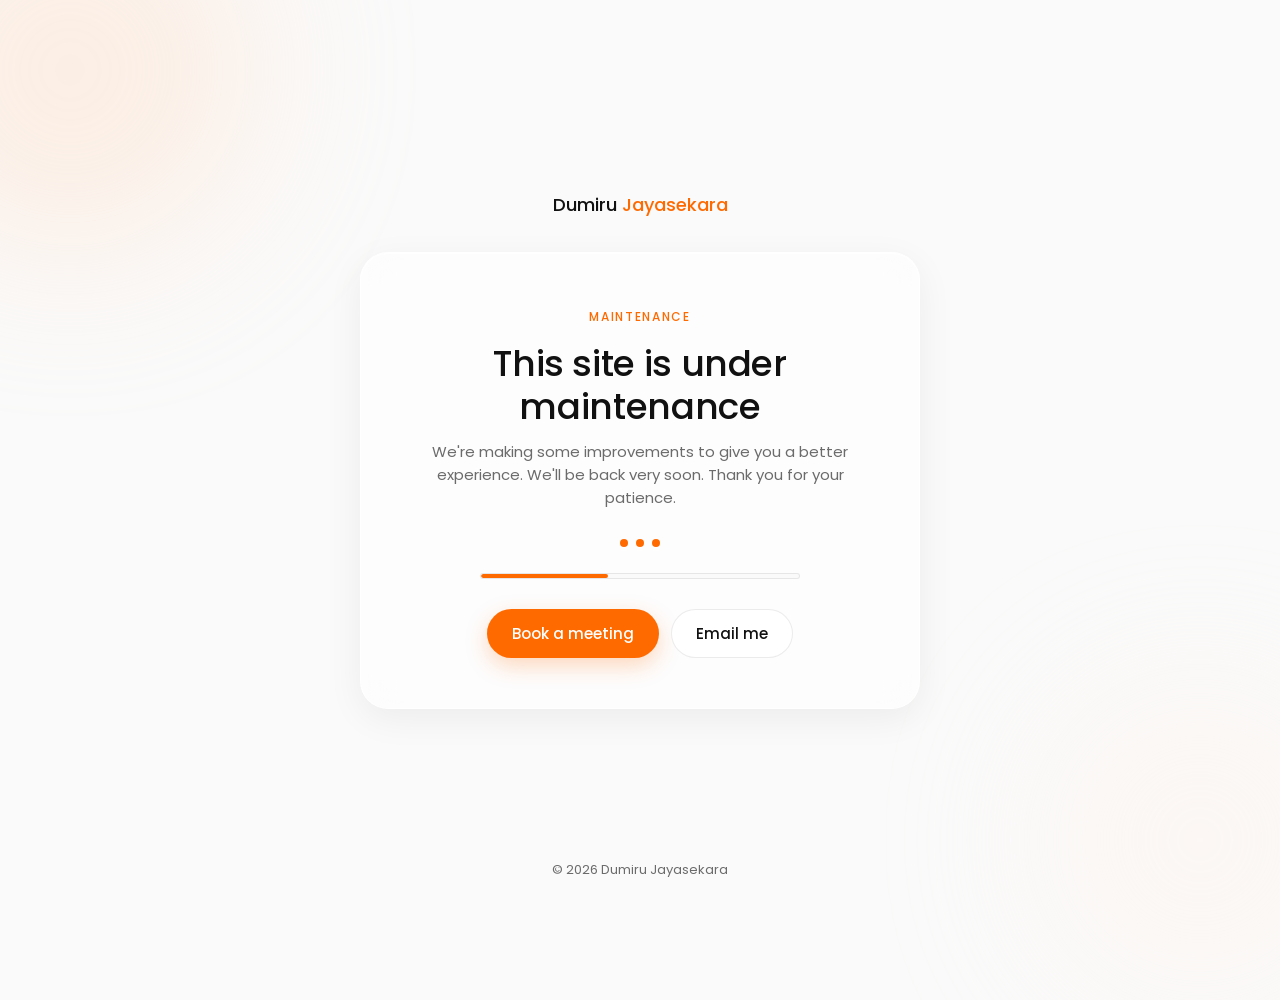
==== commit d5c2f128: "Add files via upload" ====
--- a/index.html
+++ b/index.html
@@ -2,901 +2,104 @@
 <html lang="en">
 <head>
 <meta charset="UTF-8">
-<meta name="viewport" content="width=device-width, initial-scale=1.0">
-<title>Dumiru Jayasekara | dumiru.me</title>
-<meta name="description" content="Dumiru Jayasekara - brand strategist and designer.">
+<meta name="viewport" content="width=device-width, initial-scale=1, viewport-fit=cover">
+<title>Under Maintenance | Dumiru Jayasekara</title>
+<meta name="description" content="dumiru.me is currently under maintenance. We will be back shortly.">
+<meta name="robots" content="noindex, nofollow">
 <link rel="preconnect" href="https://fonts.googleapis.com">
 <link rel="preconnect" href="https://fonts.gstatic.com" crossorigin>
-<link href="https://fonts.googleapis.com/css2?family=Poppins:wght@300;400;500;600;700;800&display=swap" rel="stylesheet">
+<link href="https://fonts.googleapis.com/css2?family=Poppins:wght@300;400;500;600&display=swap" rel="stylesheet">
 <style>
-/* ============ THEME (edit colors here) ============ */
-:root{
-  --orange:#FF6B00;
-  --orange-2:#FF9A3D;
-  --black:#0B0B0B;
-  --white:#FFFFFF;
-  --muted:#6B6B6B;
-  --line:rgba(11,11,11,.09);
-  --radius:24px;
-}
-*{box-sizing:border-box;margin:0;padding:0}
-html{scroll-behavior:smooth}
-body{font-family:'Poppins',sans-serif;background:var(--white);color:var(--black);overflow-x:hidden;-webkit-font-smoothing:antialiased}
-img{max-width:100%;display:block}
-a{color:inherit;text-decoration:none}
-button,input{font-family:inherit}
-.wrap{max-width:1200px;margin:0 auto;padding:0 24px}
-section{padding:130px 0;position:relative;overflow:hidden}
-.eyebrow{display:inline-flex;align-items:center;gap:10px;font-size:12px;font-weight:600;letter-spacing:.2em;text-transform:uppercase;color:var(--orange);margin-bottom:18px}
-.eyebrow::before{content:"";width:28px;height:2px;background:var(--orange);border-radius:2px}
-h2{font-size:clamp(34px,5vw,60px);font-weight:700;line-height:1.05;letter-spacing:-.02em}
-h2 em{font-style:normal;color:var(--orange)}
-p.lead{color:var(--muted);font-size:17px;line-height:1.7;max-width:560px}
-.dark{background:var(--black);color:var(--white)}
-.dark p.lead{color:rgba(255,255,255,.6)}
+  :root{
+    --white:#ffffff;
+    --paper:#fafafa;
+    --ink:#111111;
+    --muted:#6b6b6b;
+    --line:rgba(0,0,0,.08);
+    --orange:#ff6a00;
+    --orange-soft:#fff1e8;
+  }
+  *{box-sizing:border-box;margin:0;padding:0}
+  body{
+    font-family:'Poppins',system-ui,sans-serif;color:var(--ink);background:var(--paper);
+    min-height:100vh;display:flex;flex-direction:column;align-items:center;justify-content:center;
+    padding:24px;text-align:center;overflow:hidden;position:relative;
+    -webkit-font-smoothing:antialiased;
+  }
+  a{color:inherit;text-decoration:none}
+  .blob{position:absolute;border-radius:50%;filter:blur(80px);opacity:.35;z-index:-1}
+  .b1{width:380px;height:380px;background:#ffd9bd;top:-120px;left:-120px}
+  .b2{width:320px;height:320px;background:var(--orange-soft);bottom:-100px;right:-80px}
 
-/* ============ LIQUID GLASS ============ */
-.glass{
-  background:linear-gradient(135deg,rgba(255,255,255,.7),rgba(255,255,255,.35));
-  backdrop-filter:blur(24px) saturate(170%);
-  -webkit-backdrop-filter:blur(24px) saturate(170%);
-  border:1px solid rgba(255,255,255,.75);
-  box-shadow:0 20px 50px -20px rgba(11,11,11,.18), inset 0 1px 0 rgba(255,255,255,.9), inset 0 -1px 0 rgba(255,255,255,.2);
-  border-radius:var(--radius);
-  position:relative;
-}
-.glass::after{ /* liquid sheen */
-  content:"";position:absolute;inset:0;border-radius:inherit;pointer-events:none;
-  background:radial-gradient(120% 60% at 0% 0%,rgba(255,255,255,.55),transparent 55%);
-  opacity:.6;
-}
-.glass-dark{
-  background:linear-gradient(135deg,rgba(255,255,255,.12),rgba(255,255,255,.03));
-  backdrop-filter:blur(24px) saturate(160%);
-  -webkit-backdrop-filter:blur(24px) saturate(160%);
-  border:1px solid rgba(255,255,255,.14);
-  box-shadow:inset 0 1px 0 rgba(255,255,255,.15);
-  border-radius:var(--radius);
-  position:relative;
-}
+  .brand{font-size:18px;font-weight:500;margin-bottom:34px}
+  .brand span{color:var(--orange)}
 
-/* ============ BUTTONS ============ */
-.btn{display:inline-flex;align-items:center;gap:10px;padding:15px 28px;border-radius:999px;font-weight:600;font-size:15px;border:none;cursor:pointer;transition:transform .3s,box-shadow .3s,background .3s;position:relative;overflow:hidden}
-.btn-o{background:var(--orange);color:var(--white);box-shadow:0 14px 30px -10px rgba(255,107,0,.7)}
-.btn-o:hover{transform:translateY(-3px);box-shadow:0 20px 40px -10px rgba(255,107,0,.8)}
-.btn-k{background:var(--black);color:var(--white)}
-.btn-k:hover{transform:translateY(-3px)}
-.btn-line{background:transparent;border:1px solid var(--line);color:var(--black)}
-.btn-line:hover{border-color:var(--orange);color:var(--orange)}
+  .card{
+    width:100%;max-width:560px;padding:50px 40px;border-radius:28px;
+    background:rgba(255,255,255,.55);
+    -webkit-backdrop-filter:blur(18px) saturate(180%);backdrop-filter:blur(18px) saturate(180%);
+    border:1px solid rgba(255,255,255,.7);
+    box-shadow:0 10px 36px rgba(0,0,0,.06),inset 0 1px 0 rgba(255,255,255,.9);
+    animation:fadeUp .7s cubic-bezier(.2,.7,.2,1) both;
+  }
+  .eyebrow{font-size:12px;font-weight:500;letter-spacing:.14em;text-transform:uppercase;color:var(--orange)}
+  h1{font-size:clamp(26px,4.5vw,36px);font-weight:500;line-height:1.2;letter-spacing:-.01em;margin:14px 0 12px}
+  p{color:var(--muted);font-size:15px;max-width:420px;margin:0 auto}
 
-/* ============ LOADER ============ */
-#loader{position:fixed;inset:0;background:var(--black);z-index:999;display:flex;flex-direction:column;align-items:center;justify-content:center;gap:28px;transition:opacity .8s ease,visibility .8s}
-#loader.done{opacity:0;visibility:hidden}
-.ld-logo{color:var(--white);font-size:clamp(22px,4vw,34px);font-weight:700;letter-spacing:-.02em;overflow:hidden}
-.ld-logo span{display:inline-block;transform:translateY(110%);animation:ldUp .7s cubic-bezier(.2,.7,.2,1) forwards}
-.ld-bar{width:180px;height:3px;background:rgba(255,255,255,.15);border-radius:3px;overflow:hidden}
-.ld-bar i{display:block;height:100%;width:0;background:var(--orange);animation:ldFill 1.2s ease forwards}
-@keyframes ldUp{to{transform:none}}
-@keyframes ldFill{to{width:100%}}
+  .loader{display:flex;gap:8px;justify-content:center;margin:30px 0 8px}
+  .loader i{width:8px;height:8px;border-radius:50%;background:var(--orange);animation:bounce 1.2s infinite ease-in-out}
+  .loader i:nth-child(2){animation-delay:.15s}
+  .loader i:nth-child(3){animation-delay:.3s}
+  @keyframes bounce{0%,80%,100%{transform:translateY(0);opacity:.35}40%{transform:translateY(-8px);opacity:1}}
 
-/* ============ REVEAL ON SCROLL ============ */
-.reveal{opacity:0;transform:translateY(46px);transition:opacity .9s cubic-bezier(.2,.7,.2,1),transform .9s cubic-bezier(.2,.7,.2,1);transition-delay:var(--d,0s)}
-.reveal.in{opacity:1;transform:none}
-.reveal-l{opacity:0;transform:translateX(-50px);transition:all .9s cubic-bezier(.2,.7,.2,1);transition-delay:var(--d,0s)}
-.reveal-r{opacity:0;transform:translateX(50px);transition:all .9s cubic-bezier(.2,.7,.2,1);transition-delay:var(--d,0s)}
-.reveal-l.in,.reveal-r.in{opacity:1;transform:none}
+  .bar{height:6px;border-radius:999px;background:var(--paper);border:1px solid var(--line);overflow:hidden;margin:26px auto 0;max-width:320px}
+  .bar div{height:100%;width:40%;background:var(--orange);border-radius:999px;animation:slide 2.4s ease-in-out infinite}
+  @keyframes slide{0%{transform:translateX(-100%)}100%{transform:translateX(260%)}}
 
-/* ============ NAV ============ */
-.nav{position:fixed;top:16px;left:50%;transform:translateX(-50%);width:min(1100px,calc(100% - 32px));z-index:100;display:flex;align-items:center;justify-content:space-between;padding:10px 12px 10px 24px;border-radius:999px;transition:all .4s}
-.nav.scrolled{top:10px;padding:8px 10px 8px 20px}
-.logo{font-weight:700;font-size:18px;letter-spacing:-.02em;display:flex;align-items:center;gap:8px}
-.logo b{width:30px;height:30px;border-radius:10px;background:var(--orange);color:#fff;display:grid;place-items:center;font-size:14px}
-.nav ul{display:flex;gap:4px;list-style:none}
-.nav ul a{display:block;padding:9px 14px;border-radius:999px;font-size:14px;font-weight:500;color:var(--black);transition:background .3s,color .3s}
-.nav ul a:hover{background:var(--black);color:var(--white)}
-.burger{display:none;width:42px;height:42px;border-radius:50%;border:none;background:var(--black);cursor:pointer;position:relative}
-.burger span{position:absolute;left:12px;right:12px;height:2px;background:#fff;transition:.3s}
-.burger span:first-child{top:16px}.burger span:last-child{top:24px}
-.burger.open span:first-child{top:20px;transform:rotate(45deg)}
-.burger.open span:last-child{top:20px;transform:rotate(-45deg)}
+  .actions{display:flex;gap:12px;justify-content:center;flex-wrap:wrap;margin-top:30px}
+  .btn{
+    display:inline-flex;align-items:center;justify-content:center;padding:12px 24px;border-radius:999px;
+    font-size:15px;font-weight:500;border:1px solid transparent;transition:.3s ease;
+  }
+  .btn-orange{background:var(--orange);color:#fff;box-shadow:0 8px 22px rgba(255,106,0,.25)}
+  .btn-orange:hover{transform:translateY(-2px);box-shadow:0 12px 28px rgba(255,106,0,.35)}
+  .btn-ghost{border-color:var(--line);background:#fff;color:var(--ink)}
+  .btn-ghost:hover{border-color:var(--orange);color:var(--orange)}
 
-/* ============ HERO (split asymmetric) ============ */
-.hero{min-height:100vh;display:flex;align-items:center;padding-top:120px;background:
-  radial-gradient(circle at 85% 20%,rgba(255,107,0,.18),transparent 40%),var(--white)}
-.hero-grid{display:grid;grid-template-columns:1.15fr .85fr;gap:60px;align-items:center}
-.hero h1{font-size:clamp(46px,7.5vw,104px);font-weight:800;line-height:.95;letter-spacing:-.04em}
-.hero h1 .stroke{color:transparent;-webkit-text-stroke:2px var(--black)}
-.hero h1 .o{color:var(--orange)}
-.hero .sub{margin:28px 0 36px;font-size:18px;color:var(--muted);max-width:480px;line-height:1.6}
-.hero-cta{display:flex;gap:14px;flex-wrap:wrap}
-.hero-card{position:relative;height:520px;border-radius:32px;overflow:visible}
-.photo{position:absolute;inset:0;border-radius:32px;background:linear-gradient(160deg,#ffb27a,#FF6B00 55%,#0B0B0B);overflow:hidden;box-shadow:0 40px 80px -30px rgba(255,107,0,.6)}
-.photo img{width:100%;height:100%;object-fit:cover}
-.photo .ph{position:absolute;inset:0;display:grid;place-items:center;color:rgba(255,255,255,.35);font-size:120px;font-weight:800}
-.float{position:absolute;padding:16px 20px;border-radius:20px;animation:bob 6s ease-in-out infinite}
-.float.f1{left:-40px;top:60px;width:200px}
-.float.f2{right:-30px;bottom:50px;width:210px;animation-delay:-3s}
-.float strong{display:block;font-size:30px;font-weight:700;color:var(--orange);letter-spacing:-.02em}
-.float span{font-size:13px;color:var(--muted)}
-@keyframes bob{0%,100%{transform:translateY(0)}50%{transform:translateY(-14px)}}
-.blob{position:absolute;width:420px;height:420px;border-radius:50%;background:var(--orange);filter:blur(120px);opacity:.25;left:-160px;bottom:-160px;animation:drift 12s ease-in-out infinite;pointer-events:none}
-@keyframes drift{50%{transform:translate(60px,-40px)}}
-.scroll-cue{position:absolute;bottom:30px;left:50%;transform:translateX(-50%);font-size:12px;letter-spacing:.2em;color:var(--muted);text-transform:uppercase}
-.scroll-cue::after{content:"";display:block;width:1px;height:40px;margin:10px auto 0;background:linear-gradient(var(--orange),transparent);animation:cue 1.8s infinite}
-@keyframes cue{0%{transform:scaleY(0);transform-origin:top}50%{transform:scaleY(1);transform-origin:top}51%{transform-origin:bottom}100%{transform:scaleY(0);transform-origin:bottom}}
+  footer{position:absolute;bottom:20px;font-size:13px;color:var(--muted)}
 
-/* ============ WORKED WITH (ticker) ============ */
-.worked{padding:70px 0;border-top:1px solid var(--line);border-bottom:1px solid var(--line)}
-.worked-label{text-align:center;font-size:13px;color:var(--muted);letter-spacing:.15em;text-transform:uppercase;margin-bottom:34px}
-.ticker{overflow:hidden;mask-image:linear-gradient(90deg,transparent,#000 12%,#000 88%,transparent);-webkit-mask-image:linear-gradient(90deg,transparent,#000 12%,#000 88%,transparent)}
-.ticker-track{display:flex;gap:22px;width:max-content;animation:marq 32s linear infinite}
-.ticker:hover .ticker-track{animation-play-state:paused}
-.logo-pill{flex:none;padding:18px 34px;border-radius:999px;border:1px solid var(--line);font-weight:700;font-size:20px;color:#3a3a3a;letter-spacing:-.01em;background:var(--white);transition:all .3s}
-.logo-pill:hover{background:var(--orange);color:#fff;border-color:var(--orange)}
-@keyframes marq{to{transform:translateX(-50%)}}
-
-/* ============ ABOUT (bento) ============ */
-.bento{display:grid;grid-template-columns:repeat(4,1fr);grid-auto-rows:minmax(170px,auto);gap:18px;margin-top:56px}
-.bento > *{padding:32px;transition:transform .4s}
-.bento > *:hover{transform:translateY(-6px)}
-.b-intro{grid-column:span 2;grid-row:span 2;display:flex;flex-direction:column;justify-content:space-between}
-.b-intro .big{font-size:clamp(24px,2.6vw,34px);font-weight:600;line-height:1.3;letter-spacing:-.01em}
-.b-intro .big em{font-style:normal;color:var(--orange)}
-.b-stat{background:var(--orange);color:#fff;display:flex;flex-direction:column;justify-content:flex-end;border:none;box-shadow:0 30px 60px -20px rgba(255,107,0,.6)}
-.b-stat strong{font-size:64px;font-weight:800;letter-spacing:-.04em;line-height:1}
-.b-stat span{font-size:14px;opacity:.9}
-.b-skills{grid-column:span 2}
-.b-skills h4{font-size:13px;letter-spacing:.15em;text-transform:uppercase;color:var(--muted);margin-bottom:16px}
-.chips{display:flex;flex-wrap:wrap;gap:10px}
-.chips span{padding:9px 16px;border-radius:999px;background:var(--black);color:#fff;font-size:13px;font-weight:500}
-.chips span:nth-child(3n+2){background:var(--orange)}
-.b-quote{grid-column:span 2;display:flex;flex-direction:column;justify-content:center;font-size:18px;line-height:1.6}
-.b-quote::before{content:"\201C";font-size:70px;line-height:.6;color:var(--orange);font-weight:800}
-.b-quote small{margin-top:12px;color:var(--muted);font-size:14px}
-
-/* ============ BUILT BRANDS (horizontal snap track) ============ */
-.brands-head{display:flex;justify-content:space-between;align-items:flex-end;gap:30px;flex-wrap:wrap;margin-bottom:50px}
-.brands-track{display:flex;gap:24px;overflow-x:auto;padding:10px 24px 40px;scroll-snap-type:x mandatory;scrollbar-width:none}
-.brands-track::-webkit-scrollbar{display:none}
-.brands-track > *{flex:none;scroll-snap-align:start}
-.brand-card{width:340px;height:440px;padding:30px;display:flex;flex-direction:column;justify-content:space-between;overflow:hidden;transition:transform .5s cubic-bezier(.2,.7,.2,1)}
-.brand-card:hover{transform:translateY(-10px) rotate(-1deg)}
-.brand-card .idx{font-size:14px;font-weight:600;color:var(--orange)}
-.brand-card .mark{width:110px;height:110px;border-radius:32px;display:grid;place-items:center;color:#fff;font-size:44px;font-weight:800;box-shadow:0 20px 40px -12px rgba(0,0,0,.35)}
-.brand-card h3{font-size:26px;font-weight:700;letter-spacing:-.02em;line-height:1.15}
-.brand-card p{font-size:14px;color:var(--muted);margin-top:8px;line-height:1.6}
-.brand-card .tag{font-size:12px;font-weight:600;padding:7px 12px;border-radius:999px;background:var(--black);color:#fff;display:inline-block;margin-top:14px}
-
-/* ============ CASE STUDIES (zig-zag) ============ */
-.case{display:grid;grid-template-columns:1fr 1fr;gap:70px;align-items:center;padding:60px 0;border-bottom:1px solid var(--line)}
-.case:first-of-type{padding-top:0}
-.case.rev .case-media{order:2}
-.case-media{height:420px;border-radius:var(--radius);position:relative;overflow:hidden;transition:transform .6s}
-.case-media:hover{transform:scale(1.02)}
-.case-num{font-size:150px;font-weight:800;line-height:.8;color:transparent;-webkit-text-stroke:1.5px var(--black);opacity:.9;letter-spacing:-.05em}
-.case h3{font-size:34px;font-weight:700;letter-spacing:-.02em;margin:18px 0 14px;line-height:1.15}
-.case p{color:var(--muted);line-height:1.7}
-.metrics{display:flex;gap:34px;margin-top:26px}
-.metrics strong{display:block;font-size:34px;font-weight:700;color:var(--orange);letter-spacing:-.02em}
-.metrics span{font-size:13px;color:var(--muted)}
-
-/* ============ PROJECTS (varied mosaic grid) ============ */
-.proj-grid{display:grid;grid-template-columns:repeat(6,1fr);grid-auto-rows:260px;gap:20px;margin-top:56px}
-.proj{position:relative;border-radius:var(--radius);overflow:hidden;color:#fff;cursor:pointer;transform-style:preserve-3d}
-.proj .media{position:absolute;inset:0;transition:transform .8s cubic-bezier(.2,.7,.2,1)}
-.proj:hover .media{transform:scale(1.08)}
-.proj .info{position:absolute;left:0;right:0;bottom:0;padding:24px;background:linear-gradient(transparent,rgba(0,0,0,.75));transform:translateY(20%);transition:transform .5s}
-.proj:hover .info{transform:none}
-.proj h3{font-size:22px;font-weight:700;letter-spacing:-.01em}
-.proj p{font-size:13px;opacity:.85;margin-top:4px}
-.proj .go{position:absolute;top:20px;right:20px;width:44px;height:44px;border-radius:50%;display:grid;place-items:center;background:rgba(255,255,255,.2);backdrop-filter:blur(10px);font-size:18px;transition:transform .4s}
-.proj:hover .go{transform:rotate(45deg)}
-
-/* ============ MILESTONES (scroll-drawn timeline) ============ */
-.tl{position:relative;max-width:900px;margin:70px auto 0}
-.tl-line{position:absolute;left:50%;top:0;bottom:0;width:2px;background:var(--line);transform:translateX(-50%)}
-.tl-fill{position:absolute;left:50%;top:0;width:2px;height:100%;background:linear-gradient(var(--orange),var(--orange-2));transform:translateX(-50%) scaleY(0);transform-origin:top;transition:transform .2s linear}
-.ms{position:relative;width:50%;padding:0 50px 60px;}
-.ms.l{left:0;text-align:right}
-.ms.r{left:50%;text-align:left}
-.ms-dot{position:absolute;top:6px;width:16px;height:16px;border-radius:50%;background:var(--white);border:3px solid var(--orange);box-shadow:0 0 0 6px rgba(255,107,0,.12)}
-.ms.l .ms-dot{right:-9px}.ms.r .ms-dot{left:-9px}
-.ms .yr{font-size:14px;font-weight:700;color:var(--orange);letter-spacing:.05em}
-.ms h4{font-size:22px;font-weight:700;margin:6px 0 6px;letter-spacing:-.01em}
-.ms p{font-size:14px;color:var(--muted);line-height:1.6}
-.ms .glass{padding:24px}
-
-/* ============ PHOTO GALLERY (asymmetric mosaic) ============ */
-.gallery-head{display:flex;justify-content:space-between;align-items:flex-end;flex-wrap:wrap;gap:20px;margin-bottom:50px}
-.mosaic{display:grid;grid-template-columns:repeat(4,1fr);grid-auto-rows:150px;gap:14px}
-.gitem{position:relative;border-radius:22px;overflow:hidden;cursor:zoom-in}
-.gitem .media{position:absolute;inset:0;transition:transform .7s cubic-bezier(.2,.7,.2,1)}
-.gitem:hover .media{transform:scale(1.1)}
-.gitem::after{content:"";position:absolute;inset:0;background:linear-gradient(transparent 60%,rgba(0,0,0,.45));opacity:0;transition:opacity .4s}
-.gitem:hover::after{opacity:1}
-.gitem .cap{position:absolute;left:16px;bottom:14px;color:#fff;font-size:13px;font-weight:500;z-index:2;opacity:0;transform:translateY(8px);transition:.4s}
-.gitem:hover .cap{opacity:1;transform:none}
-
-/* ============ AWARDS (ledger rows) ============ */
-.awards-wrap{display:grid;grid-template-columns:.8fr 1.2fr;gap:70px;align-items:start}
-.awards-wrap .sticky{position:sticky;top:120px}
-.award{display:grid;grid-template-columns:80px 1fr auto;gap:20px;align-items:center;padding:26px 6px;border-bottom:1px solid rgba(255,255,255,.12);position:relative;overflow:hidden;cursor:default}
-.award::before{content:"";position:absolute;inset:0;background:var(--orange);transform:scaleX(0);transform-origin:left;transition:transform .5s cubic-bezier(.2,.7,.2,1);z-index:0}
-.award:hover::before{transform:scaleX(1)}
-.award > *{position:relative;z-index:1;transition:color .3s}
-.award .y{font-size:14px;font-weight:600;color:var(--orange)}
-.award:hover .y{color:#fff}
-.award h4{font-size:20px;font-weight:600;letter-spacing:-.01em}
-.award small{display:block;font-size:13px;color:rgba(255,255,255,.55);margin-top:4px;font-weight:400}
-.award .ar{font-size:22px;transition:transform .4s}
-.award:hover .ar{transform:translate(6px,-6px)}
-
-/* ============ FEATURED (magazine covers + articles) ============ */
-.covers{display:flex;justify-content:center;gap:30px;flex-wrap:wrap;margin:60px 0 70px;perspective:1200px}
-.cover{width:250px;height:340px;border-radius:14px;padding:22px;color:#fff;display:flex;flex-direction:column;justify-content:space-between;box-shadow:0 30px 60px -20px rgba(0,0,0,.4);transform:rotate(var(--r,0deg));transition:transform .6s cubic-bezier(.2,.7,.2,1);position:relative;overflow:hidden}
-.cover::after{content:"";position:absolute;left:0;top:0;bottom:0;width:14px;background:linear-gradient(90deg,rgba(0,0,0,.3),transparent)}
-.cover:hover{transform:rotate(0) translateY(-14px) scale(1.03)}
-.cover .mag{font-size:26px;font-weight:800;letter-spacing:-.03em}
-.cover .t{font-size:17px;font-weight:600;line-height:1.3}
-.cover .m{font-size:12px;opacity:.85}
-.articles{display:grid;grid-template-columns:repeat(3,1fr);gap:20px}
-.article{padding:28px;transition:transform .4s,box-shadow .4s}
-.article:hover{transform:translateY(-6px);box-shadow:0 30px 60px -25px rgba(255,107,0,.45)}
-.article .pub{font-size:12px;font-weight:600;color:var(--orange);text-transform:uppercase;letter-spacing:.1em}
-.article h4{font-size:19px;font-weight:600;line-height:1.35;margin:12px 0 18px;letter-spacing:-.01em}
-.article a{font-size:14px;font-weight:600;border-bottom:2px solid var(--orange);padding-bottom:2px}
-
-/* ============ PODCASTS (waveform player) ============ */
-.pod{display:grid;grid-template-columns:320px 1fr;gap:0;overflow:hidden;padding:0}
-.pod-art{background:linear-gradient(160deg,var(--orange),#7a2b00);min-height:100%;display:flex;flex-direction:column;justify-content:flex-end;padding:30px;color:#fff;position:relative}
-.pod-art .show{font-size:13px;letter-spacing:.15em;text-transform:uppercase;opacity:.85}
-.pod-art h3{font-size:30px;font-weight:800;letter-spacing:-.03em;line-height:1.1;margin-top:8px}
-.pod-body{padding:36px 40px}
-.ep{display:flex;align-items:center;gap:18px;padding:16px 0;border-bottom:1px solid var(--line);cursor:pointer}
-.ep:last-child{border-bottom:none}
-.ep .n{font-size:14px;color:var(--muted);width:30px}
-.ep h4{font-size:17px;font-weight:600;flex:1}
-.ep .d{font-size:13px;color:var(--muted)}
-.play{width:46px;height:46px;border-radius:50%;border:none;background:var(--black);color:#fff;cursor:pointer;display:grid;place-items:center;font-size:14px;transition:background .3s,transform .3s;flex:none}
-.play:hover{background:var(--orange);transform:scale(1.08)}
-.wave{display:flex;align-items:center;gap:4px;height:70px;margin:22px 0 8px}
-.wave i{flex:1;background:var(--orange);border-radius:4px;height:var(--h);opacity:.35;transition:opacity .3s}
-.wave.on i{animation:wv var(--t) ease-in-out infinite alternate;opacity:1}
-@keyframes wv{from{transform:scaleY(.3)}to{transform:scaleY(1)}}
-
-/* ============ NEWSLETTER (floating glass band) ============ */
-.news{background:var(--orange);border-radius:0}
-.news-card{padding:60px;display:grid;grid-template-columns:1.2fr 1fr;gap:50px;align-items:center;background:rgba(255,255,255,.14);border-color:rgba(255,255,255,.35);color:#fff}
-.news-card h2{color:#fff}
-.news-card h2 em{color:var(--black)}
-.news-card p.lead{color:rgba(255,255,255,.9)}
-.news-form{display:flex;background:var(--white);border-radius:999px;padding:6px;box-shadow:0 20px 40px -15px rgba(0,0,0,.3)}
-.news-form input{flex:1;border:none;outline:none;padding:0 20px;font-size:15px;background:transparent;min-width:0}
-.news-form .btn{padding:14px 24px}
-.news-msg{margin-top:14px;font-size:14px;min-height:20px;color:#fff;font-weight:500}
-
-/* ============ BOOK MEETING (time grid) ============ */
-.book-grid{display:grid;grid-template-columns:.9fr 1.1fr;gap:70px;align-items:start}
-.book-box{padding:36px}
-.days{display:grid;grid-template-columns:repeat(5,1fr);gap:10px;margin:24px 0 30px}
-.day{padding:14px 0;border-radius:18px;border:1px solid var(--line);background:var(--white);cursor:pointer;text-align:center;transition:.3s}
-.day small{display:block;font-size:11px;color:var(--muted);text-transform:uppercase;letter-spacing:.08em}
-.day strong{font-size:20px;font-weight:700}
-.day.on{background:var(--black);color:#fff;border-color:var(--black)}
-.day.on small{color:var(--orange)}
-.slots{display:grid;grid-template-columns:repeat(3,1fr);gap:10px}
-.slot{padding:13px 0;border-radius:999px;border:1px solid var(--line);background:transparent;cursor:pointer;font-size:14px;font-weight:500;transition:.3s}
-.slot:hover{border-color:var(--orange);color:var(--orange)}
-.slot.on{background:var(--orange);color:#fff;border-color:var(--orange)}
-.slot:disabled{opacity:.3;cursor:not-allowed;text-decoration:line-through}
-.book-sum{margin-top:26px;font-size:14px;color:var(--muted);min-height:22px}
-.book-sum b{color:var(--black)}
-.book-side ul{list-style:none;margin:28px 0 36px}
-.book-side li{display:flex;gap:14px;align-items:center;font-size:15px;padding:12px 0;border-bottom:1px solid var(--line)}
-.book-side li i{width:36px;height:36px;border-radius:12px;background:var(--black);color:#fff;display:grid;place-items:center;font-style:normal;font-size:14px;flex:none}
-
-/* ============ FOOTER (giant wordmark) ============ */
-footer{background:var(--black);color:#fff;padding:90px 0 36px}
-.f-top{display:grid;grid-template-columns:1.4fr 1fr 1fr;gap:40px;padding-bottom:60px;border-bottom:1px solid rgba(255,255,255,.12)}
-.f-top h3{font-size:30px;font-weight:700;letter-spacing:-.02em;line-height:1.2}
-.f-top h3 em{font-style:normal;color:var(--orange)}
-.f-top h5{font-size:12px;letter-spacing:.18em;text-transform:uppercase;color:rgba(255,255,255,.45);margin-bottom:16px;font-weight:600}
-.f-top a{display:block;font-size:15px;padding:5px 0;color:rgba(255,255,255,.85);transition:color .3s}
-.f-top a:hover{color:var(--orange)}
-.f-word{font-size:clamp(70px,17vw,230px);font-weight:800;letter-spacing:-.06em;line-height:.85;margin:50px 0 30px;color:transparent;-webkit-text-stroke:1.5px rgba(255,255,255,.25);transition:color .6s,-webkit-text-stroke .6s;white-space:nowrap}
-.f-word:hover{color:var(--orange);-webkit-text-stroke:0}
-.f-bottom{display:flex;justify-content:space-between;align-items:center;flex-wrap:wrap;gap:16px;font-size:13px;color:rgba(255,255,255,.5)}
-.totop{width:50px;height:50px;border-radius:50%;background:var(--orange);color:#fff;border:none;cursor:pointer;font-size:18px;transition:transform .3s}
-.totop:hover{transform:translateY(-5px)}
-
-/* ============ BACKGROUND BLOBS FOR SECTIONS ============ */
-.glow{position:absolute;width:520px;height:520px;border-radius:50%;background:var(--orange);filter:blur(140px);opacity:.18;pointer-events:none;z-index:0}
-section > .wrap{position:relative;z-index:1}
-
-/* ============ RESPONSIVE ============ */
-@media (max-width:1000px){
-  .hero-grid,.case,.awards-wrap,.book-grid,.pod,.news-card{grid-template-columns:1fr}
-  .case.rev .case-media{order:0}
-  .bento{grid-template-columns:repeat(2,1fr)}
-  .b-intro{grid-column:span 2;grid-row:auto}
-  .articles{grid-template-columns:1fr 1fr}
-  .proj-grid{grid-template-columns:repeat(2,1fr);grid-auto-rows:240px}
-  .proj-grid .proj{grid-column:auto!important;grid-row:auto!important}
-  .mosaic{grid-template-columns:repeat(2,1fr)}
-  .awards-wrap .sticky{position:static}
-  .tl-line,.tl-fill{left:16px}
-  .ms,.ms.l,.ms.r{width:100%;left:0;text-align:left;padding:0 0 46px 46px}
-  .ms.l .ms-dot,.ms.r .ms-dot{left:8px;right:auto}
-  .f-top{grid-template-columns:1fr 1fr}
-}
-@media (max-width:760px){
-  section{padding:90px 0}
-  .nav ul{display:none}
-  .nav ul.show{display:flex;flex-direction:column;position:absolute;top:70px;left:0;right:0;background:var(--white);border-radius:var(--radius);padding:12px;box-shadow:0 30px 60px -20px rgba(0,0,0,.2)}
-  .burger{display:block}
-  .hero-card{height:420px;margin-top:20px}
-  .float.f1{left:0}.float.f2{right:0}
-  .bento{grid-template-columns:1fr}
-  .b-intro,.b-skills,.b-quote{grid-column:auto}
-  .articles{grid-template-columns:1fr}
-  .news-card{padding:36px 26px}
-  .days{grid-template-columns:repeat(5,1fr)}
-  .slots{grid-template-columns:repeat(2,1fr)}
-  .f-top{grid-template-columns:1fr}
-  .case-num{font-size:110px}
-  .award{grid-template-columns:60px 1fr}
-  .award .ar{display:none}
-  .pod-body{padding:26px}
-}
-@media (prefers-reduced-motion:reduce){
-  *,*::before,*::after{animation:none!important;transition:none!important}
-  .reveal,.reveal-l,.reveal-r{opacity:1;transform:none}
-}
+  @keyframes fadeUp{from{opacity:0;transform:translateY(18px)}to{opacity:1;transform:none}}
+  @media (max-width:520px){
+    .card{padding:38px 24px}
+    .actions .btn{width:100%}
+  }
+  @media (prefers-reduced-motion:reduce){*{animation:none!important;transition:none!important}}
 </style>
 </head>
 <body>
+  <div class="blob b1"></div>
+  <div class="blob b2"></div>
 
-<!-- ============ LOADER ============ -->
-<div id="loader"><div class="ld-logo" id="ldLogo"></div><div class="ld-bar"><i></i></div></div>
+  <div class="brand">Dumiru <span>Jayasekara</span></div>
 
-<!-- ============ NAVIGATION ============ -->
-<nav class="nav glass" id="nav">
-  <a href="#top" class="logo"><b>D</b><span data-bind="name"></span></a>
-  <ul id="navLinks"></ul>
-  <button class="burger" id="burger" aria-label="Menu"><span></span><span></span></button>
-</nav>
+  <main class="card">
+    <span class="eyebrow">Maintenance</span>
+    <h1>This site is under maintenance</h1>
+    <p>We're making some improvements to give you a better experience. We'll be back very soon. Thank you for your patience.</p>
 
-<!-- ============ HERO ============ -->
-<header class="hero" id="top">
-  <div class="glow" style="top:-200px;right:-200px"></div>
-  <div class="wrap hero-grid">
-    <div>
-      <div class="eyebrow reveal" data-bind="role"></div>
-      <h1 class="reveal" style="--d:.1s">Hi, I'm <span class="o" data-bind="firstName"></span><br><span class="stroke" data-bind="lastName"></span>.</h1>
-      <p class="sub reveal" style="--d:.25s" data-bind="tagline"></p>
-      <div class="hero-cta reveal" style="--d:.35s">
-        <a href="#book" class="btn btn-o">Book a meeting &rarr;</a>
-        <a href="#cases" class="btn btn-line">View my work</a>
-      </div>
+    <div class="loader" aria-hidden="true"><i></i><i></i><i></i></div>
+    <div class="bar" aria-hidden="true"><div></div></div>
+
+    <div class="actions">
+      <a href="https://meeting.lk" target="_blank" rel="noopener" class="btn btn-orange">Book a meeting</a>
+      <a href="mailto:hello@dumiru.me" class="btn btn-ghost">Email me</a>
     </div>
-    <div class="hero-card reveal-r" style="--d:.2s">
-      <div class="blob"></div>
-      <div class="photo" id="heroPhoto"></div>
-      <div class="float f1 glass"><strong data-bind="heroStat1"></strong><span data-bind="heroStat1Label"></span></div>
-      <div class="float f2 glass"><strong data-bind="heroStat2"></strong><span data-bind="heroStat2Label"></span></div>
-    </div>
-  </div>
-  <div class="scroll-cue">Scroll</div>
-</header>
+  </main>
 
-<!-- ============ WORKED WITH ============ -->
-<section class="worked" id="worked" style="padding:70px 0">
-  <p class="worked-label reveal">Worked with</p>
-  <div class="ticker"><div class="ticker-track" id="tickerTrack"></div></div>
-</section>
+  <footer>&copy; <span id="year"></span> Dumiru Jayasekara</footer>
 
-<!-- ============ ABOUT ============ -->
-<section id="about">
-  <div class="glow" style="left:-250px;top:100px"></div>
-  <div class="wrap">
-    <span class="eyebrow reveal">About me</span>
-    <h2 class="reveal" style="--d:.1s">Strategy meets <em>craft.</em></h2>
-    <div class="bento">
-      <div class="glass b-intro reveal" style="--d:.1s">
-        <p class="big" data-bind="aboutBig"></p>
-        <p class="lead" style="margin-top:24px;font-size:15px" data-bind="aboutText"></p>
-      </div>
-      <div class="glass b-stat reveal" style="--d:.2s">
-        <strong data-bind="yearsExp"></strong><span>Years of experience</span>
-      </div>
-      <div class="glass b-skills reveal" style="--d:.3s">
-        <h4>What I do</h4>
-        <div class="chips" id="skills"></div>
-      </div>
-      <div class="glass b-quote reveal" style="--d:.4s">
-        <span data-bind="quote"></span>
-        <small data-bind="quoteBy"></small>
-      </div>
-    </div>
-  </div>
-</section>
-
-<!-- ============ BUILT BRANDS ============ -->
-<section id="brands" style="background:#FAFAFA">
-  <div class="wrap">
-    <div class="brands-head">
-      <div><span class="eyebrow reveal">Built brands</span><h2 class="reveal" style="--d:.1s">Brands I've <em>built</em></h2></div>
-      <p class="lead reveal" style="--d:.2s">Swipe or drag through a selection of identities and launches.</p>
-    </div>
-  </div>
-  <div class="brands-track" id="brandsTrack"></div>
-</section>
-
-<!-- ============ CASE STUDIES ============ -->
-<section id="cases">
-  <div class="wrap">
-    <span class="eyebrow reveal">Case studies</span>
-    <h2 class="reveal" style="--d:.1s;margin-bottom:60px">Work that <em>mattered.</em></h2>
-    <div id="cases-list"></div>
-  </div>
-</section>
-
-<!-- ============ PROJECTS ============ -->
-<section id="projects" style="background:#FAFAFA">
-  <div class="wrap">
-    <span class="eyebrow reveal">Projects</span>
-    <h2 class="reveal" style="--d:.1s">Selected <em>projects</em></h2>
-    <div class="proj-grid" id="projGrid"></div>
-  </div>
-</section>
-
-<!-- ============ MILESTONES ============ -->
-<section id="milestones" class="dark">
-  <div class="glow" style="right:-200px;top:200px"></div>
-  <div class="wrap" style="text-align:center">
-    <span class="eyebrow reveal">Milestones</span>
-    <h2 class="reveal" style="--d:.1s">The journey <em>so far</em></h2>
-  </div>
-  <div class="wrap">
-    <div class="tl" id="tl">
-      <div class="tl-line"></div>
-      <div class="tl-fill" id="tlFill"></div>
-      <div id="tl-items"></div>
-    </div>
-  </div>
-</section>
-
-<!-- ============ PHOTO GALLERY ============ -->
-<section id="gallery">
-  <div class="wrap">
-    <div class="gallery-head">
-      <div><span class="eyebrow reveal">Photo gallery</span><h2 class="reveal" style="--d:.1s">Behind the <em>scenes</em></h2></div>
-      <p class="lead reveal" style="--d:.2s">Moments from events, studios and stages.</p>
-    </div>
-    <div class="mosaic" id="mosaic"></div>
-  </div>
-</section>
-
-<!-- ============ AWARDS ============ -->
-<section id="awards" class="dark">
-  <div class="glow" style="left:-200px;bottom:-100px"></div>
-  <div class="wrap awards-wrap">
-    <div class="sticky">
-      <span class="eyebrow reveal">Awards</span>
-      <h2 class="reveal" style="--d:.1s">Recognition <em>&amp;</em> honours</h2>
-      <p class="lead reveal" style="margin-top:20px;--d:.2s">Hover a row to explore the details.</p>
-    </div>
-    <div id="awardsList"></div>
-  </div>
-</section>
-
-<!-- ============ FEATURED (MAGAZINES & ARTICLES) ============ -->
-<section id="featured">
-  <div class="wrap" style="text-align:center">
-    <span class="eyebrow reveal">Featured</span>
-    <h2 class="reveal" style="--d:.1s">In the <em>press</em></h2>
-    <div class="covers" id="covers"></div>
-    <div class="articles" id="articles"></div>
-  </div>
-</section>
-
-<!-- ============ PODCASTS ============ -->
-<section id="podcasts" style="background:#FAFAFA">
-  <div class="wrap">
-    <span class="eyebrow reveal">Podcasts</span>
-    <h2 class="reveal" style="--d:.1s;margin-bottom:50px">Listen <em>in</em></h2>
-    <div class="glass pod reveal" style="--d:.2s">
-      <div class="pod-art">
-        <span class="show" data-bind="podShow"></span>
-        <h3 data-bind="podTitle"></h3>
-      </div>
-      <div class="pod-body">
-        <div class="wave" id="wave"></div>
-        <div id="episodes"></div>
-      </div>
-    </div>
-  </div>
-</section>
-
-<!-- ============ NEWSLETTER ============ -->
-<section class="news" id="newsletter" style="padding:100px 0">
-  <div class="wrap">
-    <div class="glass news-card reveal">
-      <div>
-        <span class="eyebrow" style="color:#fff">Newsletter</span>
-        <h2>Ideas on brand, <em>every week.</em></h2>
-        <p class="lead" style="margin-top:18px" data-bind="newsletterText"></p>
-      </div>
-      <div>
-        <form class="news-form" id="newsForm">
-          <input type="email" placeholder="you@email.com" required aria-label="Email">
-          <button class="btn btn-k" type="submit">Subscribe</button>
-        </form>
-        <div class="news-msg" id="newsMsg"></div>
-      </div>
-    </div>
-  </div>
-</section>
-
-<!-- ============ BOOK MEETING ============ -->
-<section id="book">
-  <div class="glow" style="right:-200px;bottom:0"></div>
-  <div class="wrap book-grid">
-    <div class="book-side reveal-l">
-      <span class="eyebrow">Book a meeting</span>
-      <h2>Let's talk about <em>your brand.</em></h2>
-      <p class="lead" style="margin-top:18px">Pick a day and time that suits you. Sessions are 30 minutes, online.</p>
-      <ul>
-        <li><i>1</i>Choose a day</li>
-        <li><i>2</i>Pick a time slot</li>
-        <li><i>3</i>Confirm your booking</li>
-      </ul>
-    </div>
-    <div class="glass book-box reveal-r">
-      <div class="days" id="days"></div>
-      <div class="slots" id="slots"></div>
-      <p class="book-sum" id="bookSum">Select a day and time to continue.</p>
-      <button class="btn btn-o" id="bookBtn" style="margin-top:16px;width:100%;justify-content:center">Confirm booking</button>
-    </div>
-  </div>
-</section>
-
-<!-- ============ FOOTER ============ -->
-<footer>
-  <div class="wrap">
-    <div class="f-top">
-      <div>
-        <h3>Let's build something <em>remarkable.</em></h3>
-        <p style="margin-top:14px;color:rgba(255,255,255,.55);font-size:15px" data-bind="footerText"></p>
-      </div>
-      <div><h5>Navigate</h5><div id="footNav"></div></div>
-      <div><h5>Connect</h5><div id="footSocial"></div></div>
-    </div>
-    <div class="f-word" data-bind="footWord"></div>
-    <div class="f-bottom">
-      <span>&copy; <span id="year"></span> <span data-bind="name"></span>. All rights reserved.</span>
-      <span data-bind="url"></span>
-      <button class="totop" id="toTop" aria-label="Back to top">&uarr;</button>
-    </div>
-  </div>
-</footer>
-
-<script>
-/* =====================================================================
-   CONFIG — edit everything about the site here
-   ===================================================================== */
-const CONFIG = {
-  name: "Dumiru Jayasekara",
-  firstName: "Dumiru",
-  lastName: "Jayasekara",
-  url: "https://dumiru.me",
-  role: "Brand Strategist & Designer",
-  tagline: "I help founders and companies turn bold ideas into brands people remember, trust and talk about.",
-  heroStat1: "120+", heroStat1Label: "Brands launched",
-  heroStat2: "38", heroStat2Label: "Awards & honours",
-  aboutBig: "I design brands with a strategist's mind and a craftsman's eye, so every detail earns its place.",
-  aboutText: "Over the last decade I have worked with startups, global companies and cultural institutions across Asia, Europe and North America. My approach blends research, storytelling and clean visual systems.",
-  yearsExp: "10+",
-  skills: ["Brand Strategy", "Identity Design", "Art Direction", "Web Design", "Motion", "Packaging", "Copywriting"],
-  quote: "Dumiru made our brand feel inevitable. Every touchpoint now tells the same story.",
-  quoteBy: "— Founder, Example Co.",
-  footerText: "Available for brand projects, speaking and collaborations worldwide.",
-  footWord: "Dumiru.",
-  newsletterText: "One short letter a week with brand lessons, case breakdowns and the tools I actually use.",
-  podShow: "The Brand Lab Podcast",
-  podTitle: "Brands worth remembering",
-  navLinks: [
-    ["About","#about"],["Brands","#brands"],["Cases","#cases"],["Projects","#projects"],
-    ["Press","#featured"],["Podcast","#podcasts"],["Contact","#book"]
-  ],
-  socials: [["LinkedIn","#"],["Instagram","#"],["Behance","#"],["X / Twitter","#"]],
-  logos: ["Google","Shopify","Nike","Spotify","Airbnb","Adobe","Stripe","Netflix"],
-  brands: [
-    {name:"Nova Coffee",desc:"Full identity and packaging for a specialty roaster.",tag:"Identity",c:"#FF6B00",l:"N"},
-    {name:"Kindle & Co.",desc:"Brand system and website for a sustainable home-goods label.",tag:"Brand System",c:"#0B0B0B",l:"K"},
-    {name:"Arc Labs",desc:"Naming, logo and launch campaign for a climate-tech startup.",tag:"Launch",c:"#FF9A3D",l:"A"},
-    {name:"Oriel Studio",desc:"Visual identity for an architecture and interiors studio.",tag:"Identity",c:"#2B2B2B",l:"O"},
-    {name:"Pulse Health",desc:"Rebrand and design language for a digital health app.",tag:"Rebrand",c:"#FF6B00",l:"P"}
-  ],
-  cases: [
-    {title:"Reimagining a 50-year-old retail brand",desc:"We rebuilt the identity, store signage and digital presence to win back a younger audience.",
-     m:[["+64%","Brand recall"],["2.1x","Online sales"]],c:"linear-gradient(140deg,#FF9A3D,#FF6B00)",tag:"Rebrand"},
-    {title:"Launching a fintech into a crowded market",desc:"Positioning, naming and a launch campaign that took the product from zero to 200k users.",
-     m:[["200k","Users in 6 months"],["4.8★","App rating"]],c:"linear-gradient(140deg,#0B0B0B,#3a3a3a)",tag:"Launch"},
-    {title:"A cultural festival with a living identity",desc:"A modular identity system that adapts to every venue, poster and screen across the city.",
-     m:[["30+","Touchpoints"],["90%","Ticket growth"]],c:"linear-gradient(140deg,#FFB27A,#0B0B0B)",tag:"Identity"}
-  ],
-  projects: [
-    {title:"Solace Wellness",desc:"Website & brand",cols:3,rows:2,c:"linear-gradient(135deg,#FF6B00,#ffb27a)"},
-    {title:"Mono Type",desc:"Typeface identity",cols:3,rows:1,c:"linear-gradient(135deg,#0B0B0B,#444)"},
-    {title:"Greenhouse Cafe",desc:"Interior & signage",cols:2,rows:1,c:"linear-gradient(135deg,#ffd0a6,#FF9A3D)"},
-    {title:"Atlas Records",desc:"Album art & campaign",cols:2,rows:1,c:"linear-gradient(135deg,#111,#FF6B00)"},
-    {title:"Tide Watch",desc:"Product design",cols:2,rows:1,c:"linear-gradient(135deg,#FF9A3D,#0B0B0B)"}
-  ],
-  milestones: [
-    {yr:"2015",t:"Started my independent practice",d:"Began working with local startups and small businesses."},
-    {yr:"2018",t:"First international client",d:"Delivered a full brand system for a Singapore-based company."},
-    {yr:"2020",t:"Launched the strategy studio",d:"Built a small team focused on brand strategy and identity."},
-    {yr:"2023",t:"Keynote speaker",d:"Spoke at regional design conferences about brand and culture."},
-    {yr:"2026",t:"Expanding globally",d:"Opening new collaborations across Europe and North America."}
-  ],
-  gallery: [
-    {c:"linear-gradient(135deg,#FF6B00,#ffb27a)",cap:"Studio day",w:2,h:2},
-    {c:"linear-gradient(135deg,#0B0B0B,#555)",cap:"Speaking on stage",w:1,h:1},
-    {c:"linear-gradient(135deg,#FF9A3D,#7a2b00)",cap:"Team retreat",w:1,h:2},
-    {c:"linear-gradient(135deg,#222,#FF6B00)",cap:"Workshop",w:1,h:1},
-    {c:"linear-gradient(135deg,#ffd0a6,#FF6B00)",cap:"Award night",w:2,h:1},
-    {c:"linear-gradient(135deg,#111,#333)",cap:"Behind the lens",w:1,h:1},
-    {c:"linear-gradient(135deg,#FF9A3D,#0B0B0B)",cap:"City walk",w:1,h:1}
-  ],
-  awards: [
-    {y:"2025",t:"Best Brand Identity",o:"Asia Design Awards"},
-    {y:"2023",t:"Gold — Corporate Branding",o:"Red Dot Design Awards"},
-    {y:"2022",t:"Future Designer of the Year",o:"Design Week Sri Lanka"},
-    {y:"2021",t:"Silver — Web Experience",o:"Awwwards Honourable Mention"},
-    {y:"2019",t:"Best Young Creative",o:"Creative Hub Awards"}
-  ],
-  mags: [
-    {mag:"DESIGN+",t:"The new face of bold brands",m:"Cover feature · 2025",c:"linear-gradient(170deg,#FF6B00,#7a2b00)",r:"-4deg"},
-    {mag:"BRAND MAG",t:"Strategy that sells",m:"Interview · 2024",c:"linear-gradient(170deg,#0B0B0B,#333)",r:"2deg"},
-    {mag:"CREATE",t:"Identity in motion",m:"Feature · 2023",c:"linear-gradient(170deg,#FF9A3D,#FF6B00)",r:"-2deg"}
-  ],
-  articles: [
-    {pub:"Medium · 2025",t:"Why most rebrands fail before they launch",link:"#"},
-    {pub:"Forbes Asia · 2024",t:"Brand strategy in emerging markets",link:"#"},
-    {pub:"Creative Review · 2023",t:"Designing identities that scale",link:"#"}
-  ],
-  episodes: [
-    {t:"Why your logo isn't your brand",d:"42 min"},
-    {t:"Naming a company without regret",d:"38 min"},
-    {t:"Brands in motion: designing for screens",d:"51 min"}
-  ],
-  slotsList: ["09:00","10:30","12:00","14:00","15:30","17:00"],
-  days: 5
-};
-
-/* ============ HELPERS ============ */
-const $ = (s, r=document) => r.querySelector(s);
-const $$ = (s, r=document) => [...r.querySelectorAll(s)];
-const bind = (k, v) => $$(`[data-bind="${k}"]`).forEach(el => el.textContent = v);
-
-/* ============ BIND SIMPLE TEXT ============ */
-Object.entries(CONFIG).forEach(([k,v]) => { if (typeof v === "string") bind(k, v); });
-$("#ldLogo").innerHTML = `<span>${CONFIG.name}</span>`;
-$("#heroPhoto").innerHTML = `<div class="ph">${CONFIG.firstName[0]}${CONFIG.lastName[0]}</div>`;
-$("#year").textContent = new Date().getFullYear();
-
-/* ============ NAV + FOOTER LINKS ============ */
-$("#navLinks").innerHTML = CONFIG.navLinks.map(([t,h]) => `<li><a href="${h}">${t}</a></li>`).join("");
-$("#footNav").innerHTML = CONFIG.navLinks.map(([t,h]) => `<a href="${h}">${t}</a>`).join("");
-$("#footSocial").innerHTML = CONFIG.socials.map(([t,h]) => `<a href="${h}">${t}</a>`).join("");
-$("#skills").innerHTML = CONFIG.skills.map(s => `<span>${s}</span>`).join("");
-
-/* ============ TICKER (duplicated for seamless loop) ============ */
-const logoHTML = CONFIG.logos.map(l => `<div class="logo-pill">${l}</div>`).join("");
-$("#tickerTrack").innerHTML = logoHTML + logoHTML;
-
-/* ============ BRAND CARDS ============ */
-$("#brandsTrack").innerHTML = CONFIG.brands.map((b,i) => `
-  <article class="glass brand-card reveal" style="--d:${i*0.08}s">
-    <div>
-      <span class="idx">0${i+1}</span>
-    </div>
-    <div>
-      <div class="mark" style="background:${b.c}">${b.l}</div>
-    </div>
-    <div>
-      <h3>${b.name}</h3>
-      <p>${b.desc}</p>
-      <span class="tag">${b.tag}</span>
-    </div>
-  </article>`).join("");
-
-/* ============ CASE STUDIES (zig-zag) ============ */
-$("#cases-list").innerHTML = CONFIG.cases.map((c,i) => `
-  <div class="case ${i%2 ? "rev" : ""}">
-    <div class="case-media reveal-${i%2?"r":"l"}" style="background:${c.c}">
-      <div style="position:absolute;inset:0;background:radial-gradient(circle at 80% 20%,rgba(255,255,255,.35),transparent 50%)"></div>
-      <div class="glass" style="position:absolute;left:24px;bottom:24px;padding:12px 18px;border-radius:999px;font-size:13px;font-weight:600">${c.tag}</div>
-    </div>
-    <div class="reveal" style="--d:.15s">
-      <div class="case-num">0${i+1}</div>
-      <h3>${c.title}</h3>
-      <p>${c.desc}</p>
-      <div class="metrics">
-        ${c.m.map(([v,l]) => `<div><strong>${v}</strong><span>${l}</span></div>`).join("")}
-      </div>
-    </div>
-  </div>`).join("");
-
-/* ============ PROJECTS (mosaic) ============ */
-$("#projGrid").innerHTML = CONFIG.projects.map((p,i) => `
-  <div class="proj reveal" style="--d:${(i%3)*0.1}s;grid-column:span ${p.cols};grid-row:span ${p.rows}">
-    <div class="media" style="background:${p.c}"></div>
-    <span class="go">&#8599;</span>
-    <div class="info"><h3>${p.title}</h3><p>${p.desc}</p></div>
-  </div>`).join("");
-
-/* ============ MILESTONES ============ */
-$("#tl-items").innerHTML = CONFIG.milestones.map((m,i) => `
-  <div class="ms ${i%2?"r":"l"} reveal" style="--d:.05s">
-    <span class="ms-dot"></span>
-    <div class="glass">
-      <div class="yr">${m.yr}</div>
-      <h4>${m.t}</h4>
-      <p>${m.d}</p>
-    </div>
-  </div>`).join("");
-
-/* ============ GALLERY ============ */
-$("#mosaic").innerHTML = CONFIG.gallery.map((g,i) => `
-  <div class="gitem reveal" style="--d:${(i%4)*0.08}s;grid-column:span ${g.w};grid-row:span ${g.h}">
-    <div class="media" style="background:${g.c}"></div>
-    <span class="cap">${g.cap}</span>
-  </div>`).join("");
-
-/* ============ AWARDS ============ */
-$("#awardsList").innerHTML = CONFIG.awards.map((a,i) => `
-  <div class="award reveal" style="--d:${i*0.08}s">
-    <span class="y">${a.y}</span>
-    <div><h4>${a.t}</h4><small>${a.o}</small></div>
-    <span class="ar">&#8599;</span>
-  </div>`).join("");
-
-/* ============ FEATURED ============ */
-$("#covers").innerHTML = CONFIG.mags.map((m,i) => `
-  <div class="cover reveal" style="--r:${m.r};background:${m.c};--d:${i*0.12}s">
-    <div class="mag">${m.mag}</div>
-    <div><div class="t">${m.t}</div><div class="m" style="margin-top:8px">${m.m}</div></div>
-  </div>`).join("");
-$("#articles").innerHTML = CONFIG.articles.map((a,i) => `
-  <div class="glass article reveal" style="--d:${i*0.1}s">
-    <div class="pub">${a.pub}</div>
-    <h4>${a.t}</h4>
-    <a href="${a.link}">Read article &rarr;</a>
-  </div>`).join("");
-
-/* ============ PODCASTS ============ */
-$("#wave").innerHTML = Array.from({length:44}, (_,i) =>
-  `<i style="--h:${20+Math.round(Math.abs(Math.sin(i*.6))*80)}%;--t:${(0.4+Math.random()*0.6).toFixed(2)}s"></i>`).join("");
-let playing = -1;
-$("#episodes").innerHTML = CONFIG.episodes.map((e,i) => `
-  <div class="ep" data-i="${i}">
-    <span class="n">0${i+1}</span>
-    <h4>${e.t}</h4>
-    <span class="d">${e.d}</span>
-    <button class="play" aria-label="Play">&#9654;</button>
-  </div>`).join("");
-$$(".ep").forEach(ep => ep.addEventListener("click", () => {
-  const i = +ep.dataset.i;
-  playing = playing === i ? -1 : i;
-  $$(".play").forEach((b,j) => b.innerHTML = j===playing ? "&#10074;&#10074;" : "&#9654;");
-  $("#wave").classList.toggle("on", playing !== -1);
-}));
-
-/* ============ BOOK MEETING ============ */
-const today = new Date();
-const dayNames = ["Sun","Mon","Tue","Wed","Thu","Fri","Sat"];
-let selDay = null, selSlot = null;
-const dayList = [];
-for (let i=1, d=0; d < CONFIG.days; i++) {
-  const dt = new Date(today.getTime() + i*86400000);
-  if (dt.getDay() === 0 || dt.getDay() === 6) continue;
-  dayList.push(dt); d++;
-}
-$("#days").innerHTML = dayList.map((dt,i) => `
-  <div class="day" data-i="${i}"><small>${dayNames[dt.getDay()]}</small><strong>${dt.getDate()}</strong></div>`).join("");
-const renderSlots = () => {
-  $("#slots").innerHTML = CONFIG.slotsList.map((s,i) => {
-    const booked = (i + (selDay ?? 0)) % 4 === 0;
-    return `<button class="slot ${selSlot===i?"on":""}" data-i="${i}" ${booked?"disabled":""}>${s}</button>`;
-  }).join("");
-  $$(".slot").forEach(b => b.onclick = () => { selSlot = +b.dataset.i; renderSlots(); updateSum(); });
-};
-const updateSum = () => {
-  if (selDay===null || selSlot===null) {
-    $("#bookSum").textContent = "Select a day and time to continue.";
-    return;
-  }
-  const dt = dayList[selDay];
-  $("#bookSum").innerHTML = `Selected: <b>${dt.toDateString()}</b> at <b>${CONFIG.slotsList[selSlot]}</b>`;
-};
-$$("#days").forEach(()=>{});
-$("#days").addEventListener("click", e => {
-  const d = e.target.closest(".day"); if (!d) return;
-  selDay = +d.dataset.i; selSlot = null;
-  $$(".day").forEach(x => x.classList.toggle("on", x === d));
-  renderSlots(); updateSum();
-});
-$("#bookBtn").onclick = () => {
-  if (selDay===null || selSlot===null) { $("#bookSum").textContent = "Please choose a day and time first."; return; }
-  $("#bookSum").innerHTML = `Request sent for <b>${dayList[selDay].toDateString()}</b> at <b>${CONFIG.slotsList[selSlot]}</b>. I'll confirm by email.`;
-};
-renderSlots();
-
-/* ============ NEWSLETTER ============ */
-$("#newsForm").addEventListener("submit", e => {
-  e.preventDefault();
-  $("#newsMsg").textContent = "Thanks for subscribing! Check your inbox to confirm.";
-  e.target.reset();
-});
-
-/* ============ NAV / BURGER / BACK TO TOP ============ */
-const nav = $("#nav");
-const burger = $("#burger"), navUl = $("#navLinks");
-burger.onclick = () => { burger.classList.toggle("open"); navUl.classList.toggle("show"); };
-$$("#navLinks a").forEach(a => a.addEventListener("click", () => {
-  burger.classList.remove("open"); navUl.classList.remove("show");
-}));
-$("#toTop").onclick = () => window.scrollTo({top:0, behavior:"smooth"});
-
-/* ============ LOADER ============ */
-window.addEventListener("load", () => {
-  setTimeout(() => $("#loader").classList.add("done"), 1500);
-});
-
-/* ============ SCROLL REVEAL ============ */
-const io = new IntersectionObserver(entries => {
-  entries.forEach(en => {
-    if (en.isIntersecting) { en.target.classList.add("in"); io.unobserve(en.target); }
-  });
-}, { threshold: 0.15, rootMargin: "0px 0px -40px 0px" });
-$$(".reveal, .reveal-l, .reveal-r").forEach(el => io.observe(el));
-
-/* ============ SCROLL PROGRESS (timeline + nav) ============ */
-const tl = $("#tl"), tlFill = $("#tlFill");
-const onScroll = () => {
-  const y = window.scrollY;
-  nav.classList.toggle("scrolled", y > 60);
-  // milestone line fill
-  const r = tl.getBoundingClientRect();
-  const vh = window.innerHeight;
-  const p = Math.min(1, Math.max(0, (vh*0.6 - r.top) / r.height));
-  tlFill.style.transform = `translateX(-50%) scaleY(${p})`;
-  // gentle parallax on hero glow
-  const hero = $("#top");
-  hero.style.backgroundPositionY = `${y*0.2}px`;
-};
-window.addEventListener("scroll", onScroll, {passive:true});
-onScroll();
-
-/* ============ MAGNETIC BUTTONS & TILT ON PROJECTS ============ */
-$$(".proj").forEach(card => {
-  card.addEventListener("mousemove", e => {
-    const b = card.getBoundingClientRect();
-    const x = (e.clientX - b.left) / b.width - .5;
-    const y = (e.clientY - b.top) / b.height - .5;
-    card.style.transform = `perspective(900px) rotateY(${x*6}deg) rotateX(${-y*6}deg)`;
-  });
-  card.addEventListener("mouseleave", () => card.style.transform = "");
-});
-$$(".btn-o").forEach(btn => {
-  btn.addEventListener("mousemove", e => {
-    const b = btn.getBoundingClientRect();
-    btn.style.transform = `translate(${(e.clientX-b.left-b.width/2)*0.08}px,${(e.clientY-b.top-b.height/2)*0.2}px)`;
-  });
-  btn.addEventListener("mouseleave", () => btn.style.transform = "");
-});
-</script>
+  <script>
+    document.getElementById("year").textContent = new Date().getFullYear();
+  </script>
 </body>
 </html>
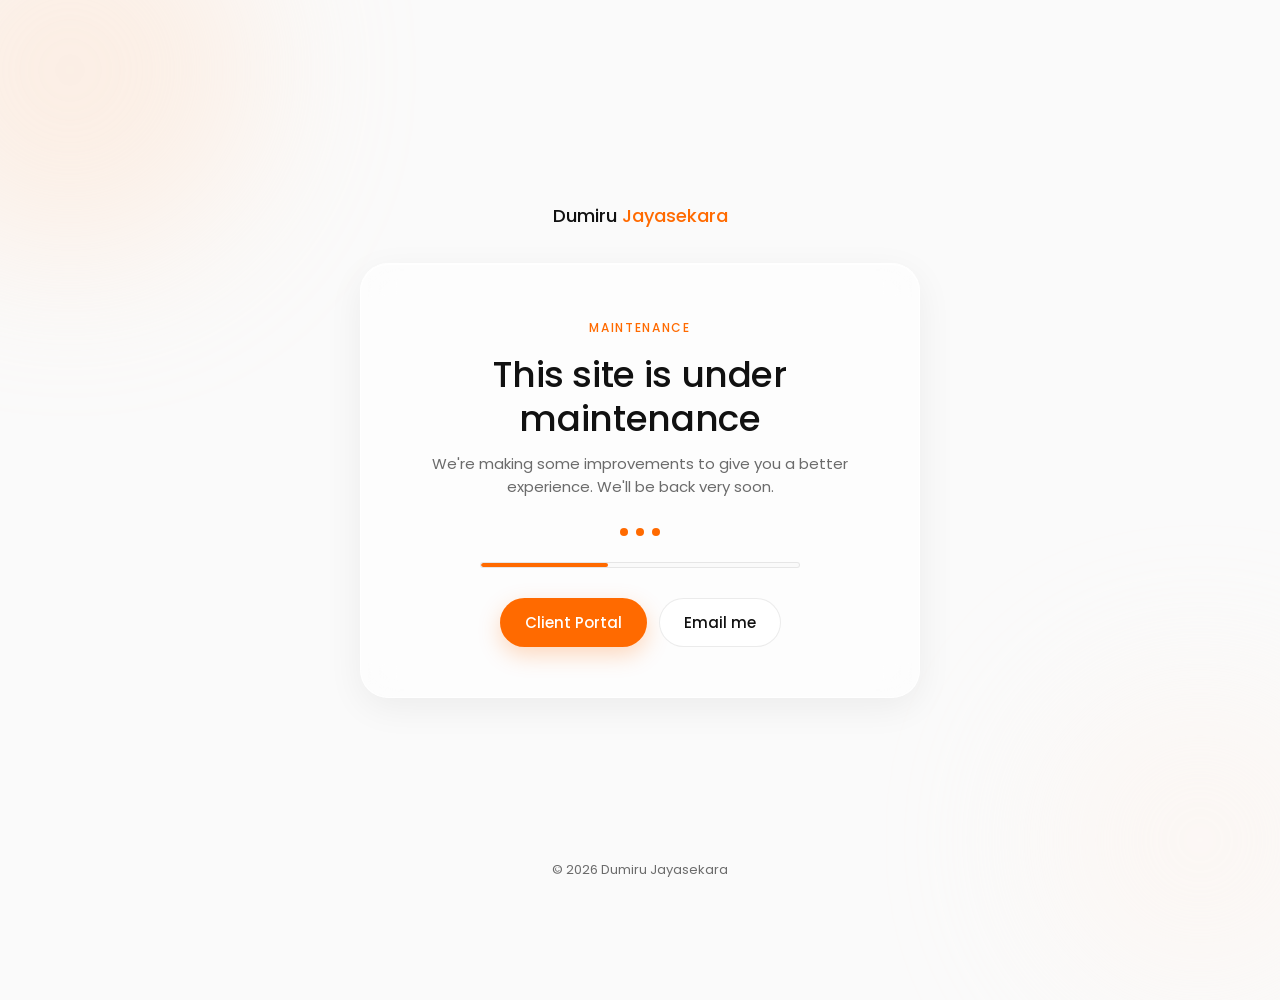
==== commit c794104d: "Update index.html" ====
--- a/index.html
+++ b/index.html
@@ -85,13 +85,13 @@
   <main class="card">
     <span class="eyebrow">Maintenance</span>
     <h1>This site is under maintenance</h1>
-    <p>We're making some improvements to give you a better experience. We'll be back very soon. Thank you for your patience.</p>
+    <p>We're making some improvements to give you a better experience. We'll be back very soon.</p>
 
     <div class="loader" aria-hidden="true"><i></i><i></i><i></i></div>
     <div class="bar" aria-hidden="true"><div></div></div>
 
     <div class="actions">
-      <a href="https://meeting.lk" target="_blank" rel="noopener" class="btn btn-orange">Book a meeting</a>
+      <a href="/client-portal" target="_blank" rel="noopener" class="btn btn-orange">Client Portal</a>
       <a href="mailto:hello@dumiru.me" class="btn btn-ghost">Email me</a>
     </div>
   </main>
